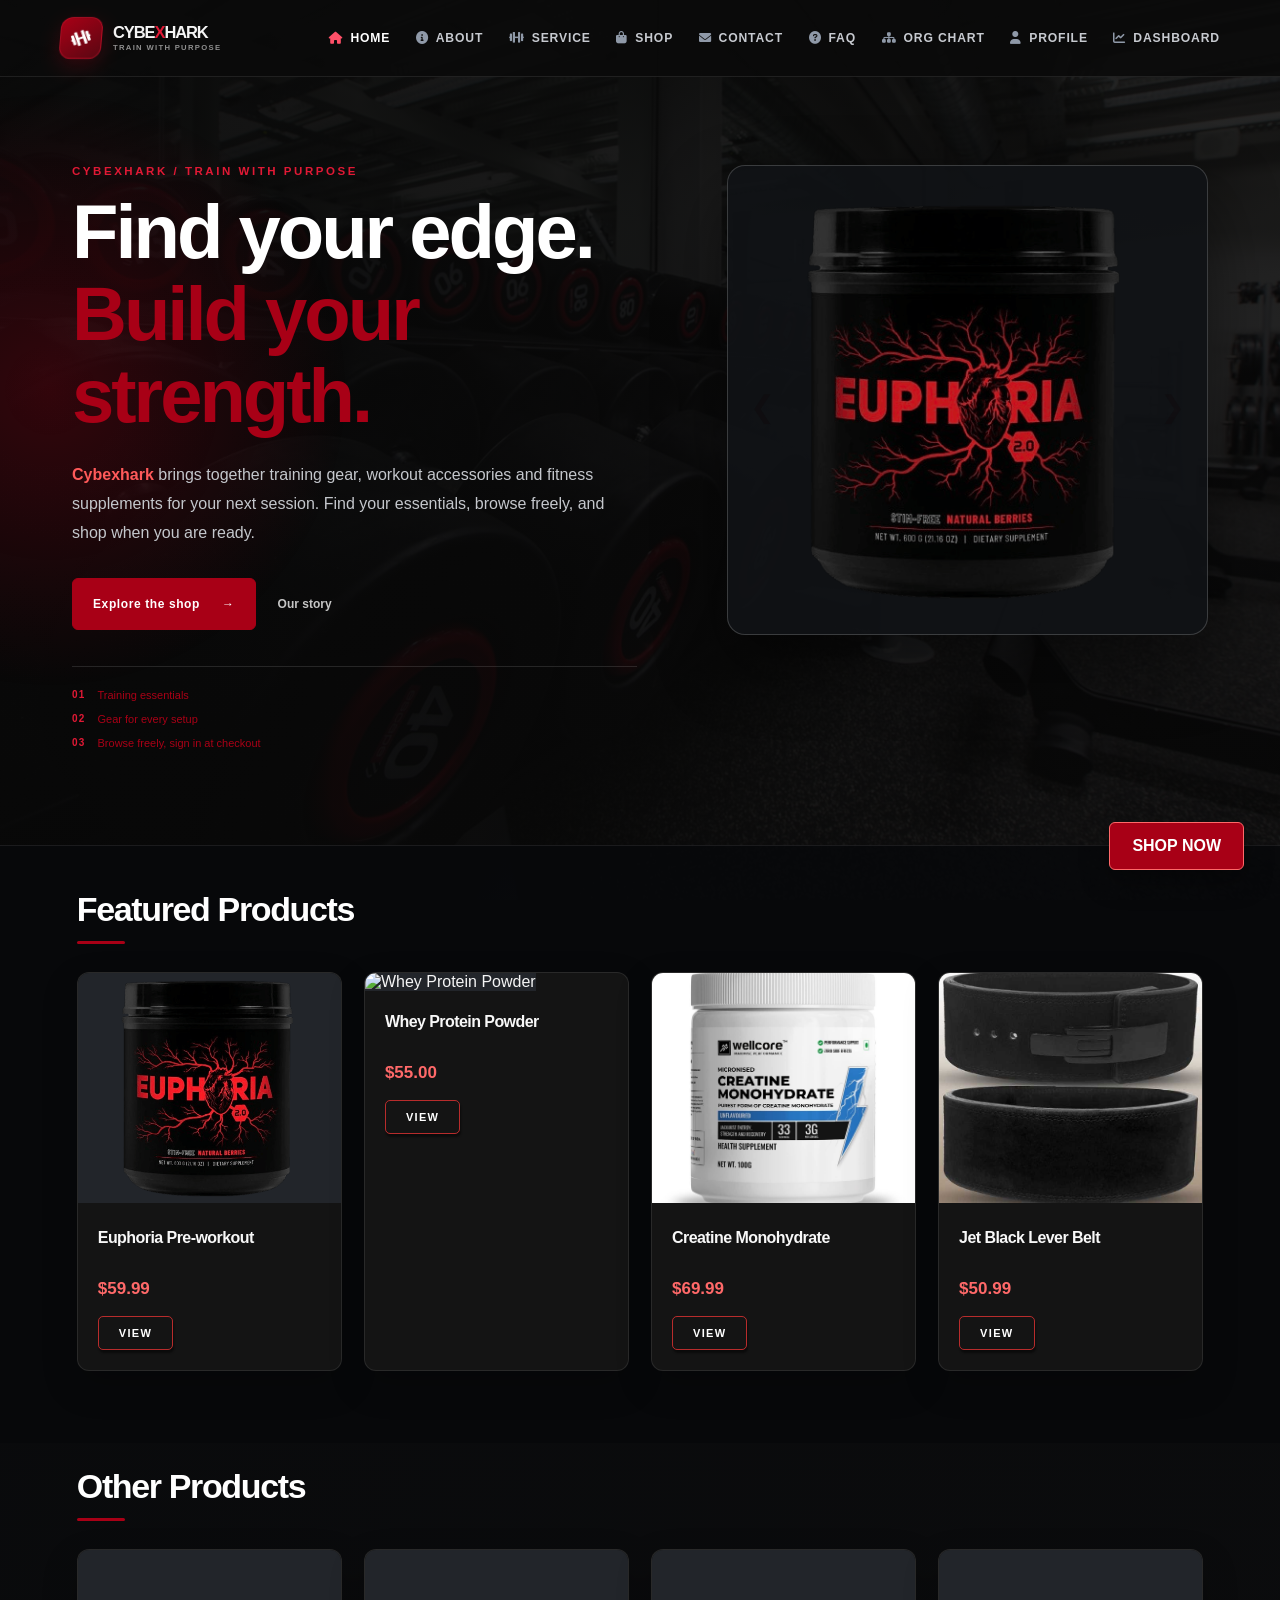
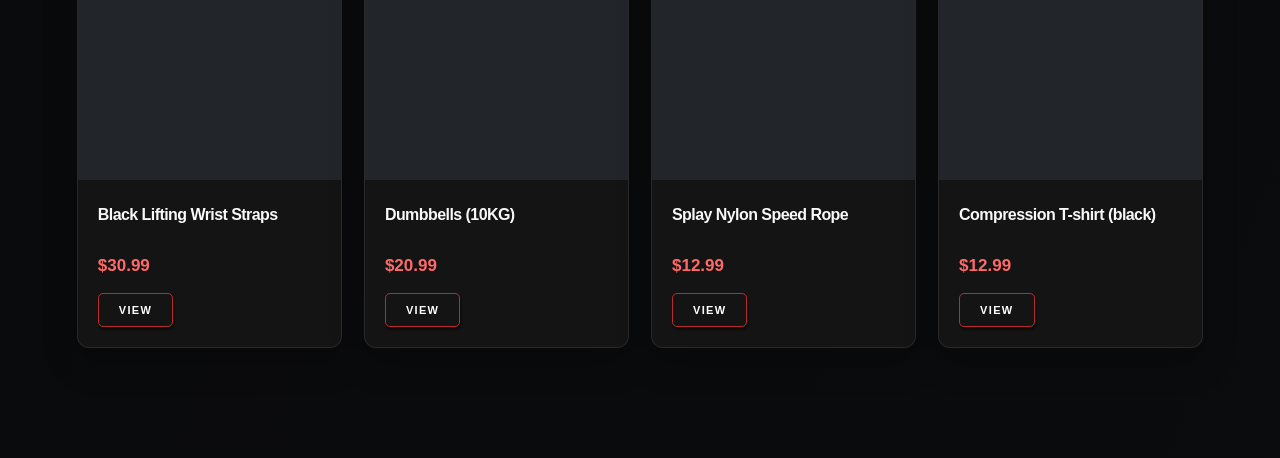
==== index.html @ 2c7b2c93 "Add files via upload" ====
<!DOCTYPE html>
<html lang="en">
<head>
    <title>Cybexhark</title>
    <link rel="stylesheet" href="index.css">
    <link rel="icon" href="CybexIcon.png" type="image/x-icon">
    <meta name="viewport" content="width=device-width, initial-scale=1.0">
    <link rel="stylesheet" href="cybex-theme.css">
    <link rel="stylesheet" href="https://cdnjs.cloudflare.com/ajax/libs/font-awesome/6.0.0/css/all.min.css">
</head>
<body>

    <div class="main">
        <header class="responsive-site-header">
            <nav class="responsive-site-nav" aria-label="Main navigation">
                <a class="dashboard-brand" href="index.html" aria-label="Cybexhark home">
                    <span class="dashboard-brand-mark" aria-hidden="true"><i class="fa-solid fa-dumbbell"></i></span>
                    <span class="dashboard-brand-wordmark"><span class="dashboard-brand-name">CYBE<span>X</span>HARK</span><small>TRAIN WITH PURPOSE</small></span>
                </a>
                <button class="site-menu-toggle" type="button" aria-controls="site-menu" aria-expanded="false" aria-label="Open navigation menu"><i class="fa-solid fa-bars" aria-hidden="true"></i></button>
                <div class="site-menu" id="site-menu" aria-label="Site pages">
                    <button class="site-menu-close" type="button" aria-label="Close navigation menu"><i class="fa-solid fa-xmark" aria-hidden="true"></i></button>
                    <a class="dashboard-brand site-menu-brand" href="index.html" aria-label="Cybexhark home">
                        <span class="dashboard-brand-mark" aria-hidden="true"><i class="fa-solid fa-dumbbell"></i></span>
                        <span class="dashboard-brand-wordmark"><span class="dashboard-brand-name">CYBE<span>X</span>HARK</span><small>TRAIN WITH PURPOSE</small></span>
                    </a>
                    <h2 class="site-menu-title">Menu</h2>
                    <ul class="site-menu-links">
                        <li><a href="index.html" aria-current="page"><i class="fa-solid fa-house" aria-hidden="true"></i>HOME</a></li>
                        <li><a href="about.html" title="About"><i class="fa-solid fa-circle-info" aria-hidden="true"></i>ABOUT</a></li>
                        <li><a href="service.html" title="Service"><i class="fa-solid fa-dumbbell" aria-hidden="true"></i>SERVICE</a></li>
                        <li><a href="shop.html" title="Shop"><i class="fa-solid fa-bag-shopping" aria-hidden="true"></i>SHOP</a></li>
                        <li><a href="contact.html" title="Contact"><i class="fa-solid fa-envelope" aria-hidden="true"></i>CONTACT</a></li>
                        <li><a href="faq.html" title="Faq"><i class="fa-solid fa-circle-question" aria-hidden="true"></i>FAQ</a></li>
                        <li><a href="organizational-chart.html" title="Organizational chart"><i class="fa-solid fa-sitemap" aria-hidden="true"></i>ORG CHART</a></li>
                        <li><a href="profile.html" title="Profile"><i class="fa-solid fa-user" aria-hidden="true"></i>PROFILE</a></li>
                        <li><a href="dashboard.html" title="Dashboard"><i class="fa-solid fa-chart-line" aria-hidden="true"></i>DASHBOARD</a></li>
                    </ul>
                </div>
                <button class="site-menu-backdrop" type="button" aria-label="Close navigation menu" hidden></button>
            </nav>
        </header>

        <div class="main-content">
            <div class="content">
                <p class="home-eyebrow">CYBEXHARK / TRAIN WITH PURPOSE</p>
                <h1>Find your edge.<br><span>Build your strength.</span></h1>
                <p class="par">
                    <b style="color: darkred; font-family: 'Times New Roman', Times, serif; font-size: 20px;">Cybexhark</b> brings together training gear, workout accessories and fitness supplements for your next session. Find your essentials, browse freely, and shop when you are ready.
                </p>
                <div class="home-actions">
                    <a class="home-primary-action" href="shop.html">Explore the shop <span aria-hidden="true">&rarr;</span></a>
                    <a class="home-secondary-action" href="about.html">Our story</a>
                </div>
                <div class="home-proof" aria-label="Why shop Cybexhark">
                    <span><strong>01</strong> Training essentials</span>
                    <span><strong>02</strong> Gear for every setup</span>
                    <span><strong>03</strong> Browse freely, sign in at checkout</span>
                </div>
            </div>
        
            <!-- Image Slider -->
            <div class="slider-container">
                <div class="slider">
                    <div class="slider-images">                      
                        <img src="euphoria.png" alt="Euphoria pre-workout supplement" class="slider-image" fetchpriority="high" decoding="async">
                        <img src="creatine.jpg" alt="Creatine monohydrate supplement" class="slider-image" loading="lazy" decoding="async">
                        <img src="Whey Protein.jpg" alt="Whey protein powder" class="slider-image" loading="lazy" decoding="async">
                        <img src="david.jpg" alt="Cybexhark compression training shirt" class="slider-image" loading="lazy" decoding="async">
                        <img src="straps.jpg" alt="Lifting wrist straps" class="slider-image" loading="lazy" decoding="async">
                        <img src="belt.jpg" alt="Black lever lifting belt" class="slider-image" loading="lazy" decoding="async">
                        <img src="Splay Nylon Speed Rope 10 Foot - Purple _ 10 Foot.jpg" alt="Purple nylon speed rope" class="slider-image" loading="lazy" decoding="async">
                        <img src="dumbell.jpeg" alt="Pair of training dumbbells" class="slider-image" loading="lazy" decoding="async">
                    </div>
                    <button class="arrow left" type="button" aria-label="Previous featured product">&#10094;</button>
                    <button class="arrow right" type="button" aria-label="Next featured product">&#10095;</button>
                </div>
            </div>
        </div>
        <div class="featured-products">
            <h2 class="shop-heading">Featured Products</h2>
            <div class="product-grid">
                <!-- Product 1 -->
                <div class="product-card">
                    <a onclick="openModal('euphoriaPreWorkout')">
                    <img src="euphoria.png" alt="Euphoria Pre-workout" loading="lazy" decoding="async">
                    <div class="product-info">
                        <h3>Euphoria Pre-workout</h3>
                        <p class="price">$59.99</p>
                        <button class="shop-now" onclick="openModal('euphoriaPreWorkout')">VIEW</button></a>
                    </div>
                </div>

                <!-- Product 2 -->
                <div class="product-card">
                    <a onclick="openModal('wheyProtein')">
                    <img src="Whey Protein.jpg" alt="Whey Protein Powder" loading="lazy" decoding="async">
                    <div class="product-info">
                        <h3>Whey Protein Powder</h3>
                        <p class="price">$55.00</p>
                        <button class="shop-now" onclick="openModal('wheyProtein')">VIEW</button>
                    </a>
                    </div>
                </div>

                <!-- Product 3 -->
                <div class="product-card">
                    <a onclick="openModal('creatine')">
                    <img src="creatine.jpg" alt="Creatine Monohydrate" loading="lazy" decoding="async">
                    <div class="product-info">
                        <h3>Creatine Monohydrate</h3>
                        <p class="price">$69.99</p>
                        <button class="shop-now" onclick="openModal('creatine')">VIEW</button></a>
                    </div>
                </div>

                <!-- Product 4 -->
                <div class="product-card">
                    <a onclick="openModal('jetBlackLeverBelt')">
                    <img src="belt.jpg" alt="Jet Black Lever Belt" loading="lazy" decoding="async">
                    <div class="product-info">
                        <h3>Jet Black Lever Belt</h3>
                        <p class="price">$50.99</p>
                        <button class="shop-now" onclick="openModal('jetBlackLeverBelt')">VIEW</button></a>
                    </div>
                </div>  
            </div>
        </div>
                <div class="other-products">
                    <h2 class="shop-heading">Other Products</h2>
                    <div class="product-grid">
                        <!-- Product 5 -->
                        <div class="product-card">
                            <a onclick="openModal('liftingWristStraps')">
                            <img src="straps.jpg" alt="Black Lifting Wrist Straps" loading="lazy" decoding="async">
                            <div class="product-info">
                                <h3>Black Lifting Wrist Straps</h3>
                                <p class="price">$30.99</p>
                                <button class="shop-now" onclick="openModal('liftingWristStraps')">VIEW</button></a>
                            </div>
                        </div>
                
                        <!-- Product 6 -->
                        <div class="product-card">
                            <a onclick="openModal('dumbbells')">
                            <img src="dumbell.jpeg" alt="Dumbbells (10KG)" loading="lazy" decoding="async">
                            <div class="product-info">
                                <h3>Dumbbells (10KG)</h3>
                                <p class="price">$20.99</p>
                                <button class="shop-now" onclick="openModal('dumbbells')">VIEW</button></a>
                            </div>
                        </div>
                
                        <!-- Product 7 -->
                        <div class="product-card">
                            <a onclick="openModal('nylonSpeedRope')">
                            <img src="Splay Nylon Speed Rope 10 Foot - Purple _ 10 Foot.jpg" alt="Splay Nylon Speed Rope" loading="lazy" decoding="async">
                            <div class="product-info">
                                <h3>Splay Nylon Speed Rope</h3>
                                <p class="price">$12.99</p>
                                <button class="shop-now" onclick="openModal('nylonSpeedRope')">VIEW</button></a>
                            </div>
                        </div>

                        <div class="product-card">
                            <a onclick="openModal('compressionTshirt')">
                            <img src="david.jpg" alt="Compression T-shirt (black)" loading="lazy" decoding="async">
                            <div class="product-info">
                                <h3>Compression T-shirt (black)</h3>
                                <p class="price">$12.99</p>
                                <button class="shop-now" onclick="openModal('compressionTshirt')">VIEW</button></a>
                            </div>
                        </div>
                    </div>
                </div>
            </div>
        </div>

        <!-- Modal for product details -->
        <div class="modal" id="productModal">
            <div class="modal-content">
                <span class="close-btn" onclick="closeModal()">&times;</span>
                <div class="modal-info">
                    <img src="" id="modal-img" alt="Product Image" decoding="async">
                    <div>
                        <h2 id="modal-title">Product Name</h2>
                        <p id="modal-price">$00.00</p>
                        <p id="modal-details">Product description here...</p>
                    </div>
                </div>
            </div>
        </div>
    </div>
    <a id="shop" href="shop.html" >SHOP NOW</a>
    <script>
        function openModal(product) {
            document.getElementById('productModal').style.display = "block";
            // Update the modal content based on the product clicked
            if (product === 'liftingWristStraps') {
                document.getElementById('modal-title').innerHTML = "Lifting Wrist Straps";
                document.getElementById('modal-price').innerHTML = "$30.99";
                document.getElementById('modal-details').innerHTML = "These wrist straps provide extra support for heavy lifting exercises like deadlifts, squats, and other powerlifting movements. Ideal for enhancing grip and reducing wrist fatigue.";
                document.getElementById('modal-img').src = "straps.jpg";
            } else if (product === 'jetBlackLeverBelt') {
                document.getElementById('modal-title').innerHTML = "Jet Black Lever Belt";
                document.getElementById('modal-price').innerHTML = "$50.99";
                document.getElementById('modal-details').innerHTML = "Durable lever belt designed for heavy lifting and maximum support. Made of high-quality leather.";
                document.getElementById('modal-img').src = "belt.jpg";
            } else if (product === 'nylonSpeedRope') {
                document.getElementById('modal-title').innerHTML = "Splay Nylon Speed Rope";
                document.getElementById('modal-price').innerHTML = "$12.99";
                document.getElementById('modal-details').innerHTML = "A high-speed rope for intense cardio and jump rope workouts. Perfect for improving agility and coordination.";
                document.getElementById('modal-img').src = "Splay Nylon Speed Rope 10 Foot - Purple _ 10 Foot.jpg";
            } else if (product === 'wheyProtein') {
                document.getElementById('modal-title').innerHTML = "Whey Protein Powder";
                document.getElementById('modal-price').innerHTML = "$55.00";
                document.getElementById('modal-details').innerHTML = "Premium whey protein powder to aid in muscle recovery and growth.";
                document.getElementById('modal-img').src = "Whey Protein.jpg";
            } else if (product === 'euphoriaPreWorkout') {
                document.getElementById('modal-title').innerHTML = "Euphoria Pre-Workout";
                document.getElementById('modal-price').innerHTML = "$59.99";
                document.getElementById('modal-details').innerHTML = "A potent pre-workout supplement designed to boost energy, focus, and endurance.";
                document.getElementById('modal-img').src = "euphoria.jpg";
            } else if (product === 'dumbbells') {
                document.getElementById('modal-title').innerHTML = "Dumbbells (10KG)";
                document.getElementById('modal-price').innerHTML = "$20.99";
                document.getElementById('modal-details').innerHTML = "Set of 10KG dumbbells, perfect for strength training and toning.";
                document.getElementById('modal-img').src = "dumbell.jpeg";
            } else if (product === 'compressionTshirt') {
                document.getElementById('modal-title').innerHTML = "Compression T-shirt";
                document.getElementById('modal-price').innerHTML = "$25.99";
                document.getElementById('modal-details').innerHTML = "Compression t-shirt to enhance performance during workouts and aid muscle recovery.";
                document.getElementById('modal-img').src = "david.jpg";
            } else if (product === 'creatine') {
                document.getElementById('modal-title').innerHTML = "Creatine Monohydrate";
                document.getElementById('modal-price').innerHTML = "$69.99";
                document.getElementById('modal-details').innerHTML = "Creatine Monohydrate for Boost Muscle Growth and Recovery, Enhance Strength and Power.";
                document.getElementById('modal-img').src = "creatine.jpg";
        }
    }
    
        // Close the modal
        function closeModal() {
            document.getElementById('productModal').style.display = "none";
        }

    const images = document.querySelectorAll('.slider-image'); // Select all slider images
    const imageContainer = document.querySelector('.slider-images'); // The container for the images
    const nextButton = document.querySelector('.arrow.right'); // Right arrow button
    const prevButton = document.querySelector('.arrow.left'); // Left arrow button
    let currentIndex = 0;

    function updateSliderPosition() {
        const slideWidth = images[0].clientWidth;
        imageContainer.style.transition = "transform 0.5s ease-in-out"; // Smooth transition
        imageContainer.style.transform = `translateX(${-slideWidth * currentIndex}px)`;
    }

    function nextImage() {
        if (currentIndex < images.length - 1) {
            currentIndex++;
        } else {
            currentIndex = 0; // Loop back to the first image
        }
        updateSliderPosition();
    }

    function prevImage() {
        if (currentIndex > 0) {
            currentIndex--;
        } else {
            currentIndex = images.length - 1; // Loop back to the last image
        }
        updateSliderPosition();
    }

    // Event listeners for arrow buttons
    nextButton.addEventListener('click', nextImage);
    prevButton.addEventListener('click', prevImage);

    // Auto-slide every 7 seconds
    setInterval(nextImage, 7000);

    </script>
    <script src="cybex-navigation.js" defer></script>
    <script src="cybex-motion.js" defer></script>
</body>
</html>
---- index.css ----
/* Basic Reset */
* {
    margin: 0;
    padding: 0;
    box-sizing: border-box;
}

/* Body Styles */
body {
    width: 100%;
    background: linear-gradient(to top, rgba(0, 0, 0, 0.5) 50%, rgba(0, 0, 0, 0.5) 50%), url('gym.jpg');
    font-family: 'Arial', sans-serif;
    background-position: center;
    background-size: cover;
    background-attachment: fixed;
    height: 100vh;
    overflow-x: hidden; /* Prevent horizontal scroll */
}
body::before {
            content: "";
            position: fixed;
            inset: 0;
            background:
                linear-gradient(90deg,
                    rgba(8,8,8,.97),
                    rgba(8,8,8,.88)),
                url('gym.jpg') center/cover no-repeat;
            z-index: -2;
        }
body::after {
            content: "";
            position: fixed;
            width: 600px;
            height: 600px;
            background: radial-gradient(circle,
                rgba(150, 0, 20, 0.297),
                transparent 70%);
            top: 10%;
            left: -250px;
            z-index: -1;
            pointer-events: none;
        }

/* Navbar Styles */
.navbar {
    background: linear-gradient(to top, rgba(0, 0, 0, 0.5), rgba(0, 0, 0, 0.8));
    height: 50px;
    font-family: -apple-system, BlinkMacSystemFont, 'Segoe UI', Roboto, Oxygen, Ubuntu, Cantarell, 'Open Sans', 'Helvetica Neue', sans-serif    ;
    color: white;
    display: flex;
    justify-content: space-between;  /* This keeps the logo on the left and menu on the right */
    align-items: center;
    width: 100%;
    max-width: 100%;
    box-sizing: border-box; /* Ensures padding doesn't cause overflow */
    position: fixed;
}

.navbar .logo {
    color: rgb(206, 1, 1);
    font-size: 25px;
    padding-top: 24px;
    font-family: 'Times New Roman', Times, serif;
    flex-grow: 0; /* Ensures the logo grows to take available space */
    padding-left:50px;  
    text-shadow: 0px 2px 5px #9b0000;
}

.navbar .menu {
    flex-grow: 2;  /* Ensures the menu takes up the remaining space */  
}

.navbar .menu ul {
    display: relative;
    justify-content: flex-start;  /* Aligns menu items to the left */
    align-items: center;
    margin-left: 0; /* Removes any potential default margin */
    width: 100%;
}

.navbar .menu ul li {
    list-style: none;
    font-size: 14px;
}

.menu ul li a {
    text-decoration: none;
    color: white;
    font-weight: bold;
    transition: 0.4s ease-in-out;
    font-family: 'Circular', 'Helvetica Neue', 'Helvetica', 'Arial', sans-serif;
}

.navbar .menu ul li a:hover {
    color:rgb(255, 0, 0);
    text-shadow: 0px 1px 10px rgb(255, 255, 255);
    
}

/* Featured Products Section */
.featured-products {
    padding: 50px 0;
    text-align: center;
}

.shop-heading{
    font-family: 'Times New Roman', Times, serif;
    color:white;
    margin-bottom: 40px;
    font-size: 50px;
    text-shadow: 0px 2px 15px white;
}
.shop-heading h2{
    font-family: 'Times New Roman', Times, serif;
    font-weight: bold;
    color:white;
}

/* Grid Layout for Products */
.product-grid {
    display: grid;
    grid-template-columns: repeat(auto-fill, minmax(280px, 1fr));
    gap: 20px;
    padding: 0 20px;
}

/* Product Card Styles */
.product-card {
    background-color: #fff;
    border-radius: 10px;
    box-shadow: 0 4px 8px rgba(0, 0, 0, 0.1);
    overflow: hidden;
    transition: transform 0.3s ease;
}

.product-card img {
    width: 100%;
    height: 250px;
    object-fit: cover;
}

.product-card .product-info {
    padding: 20px;
}

.product-card h3 {
    font-size: 18px;
    color: #000000;
    margin-bottom: 10px;
}

.product-card .price {
    font-family: Impact, Haettenschweiler, 'Arial Narrow Bold', sans-serif;
    font-size: 16px;
    color: black;
    margin-bottom: 15px;
}

.product-card .shop-now {
    padding: 10px 20px;
    background-color: black;
    color: #fff;
    border: none;
    border-radius: 25px;
    cursor: pointer;
    box-shadow: 1px 3px 2px rgba(0, 0, 0, 0.466);
}

.product-card .shop-now:hover {
    background-color: rgb(104, 0, 0);
    color:white;
}

/* Hover effect for product cards */
.product-card:hover {
    transform: translateY(-5px);
    box-shadow: 0 8px 16px rgba(0, 0, 0, 0.15);
}


        /* Modal Styling */

        .modal {
        display: none; /* Initially hidden */
        position: fixed;
        z-index: 1;
        left: 0;
        top: 0;
        width: 100%;
        height: 100%;
        background-color: rgba(0, 0, 0, 0.5); /* Transparent background */
        padding-top: 60px;
        box-shadow: 0 10px 20px rgba(0, 0, 0, 0.2);
    }
    .modal-content {
        background-color: white;
        margin: 5% auto;
        padding: 20px;
        border: 1px solid #888;
        width: 60%; /* Reduced width of the modal */
        max-width: 600px; /* Set a maximum width */
        border-radius: 10px; /* Rounded corners */
    }
    .close-btn {
        color: #aaa;
        float: right;
        font-size: 28px;
        font-weight: bold;
    }
    .close-btn:hover,
    .close-btn:focus {
        color: black;
        text-decoration: none;
        cursor: pointer;
    }
    .modal-info {
        display: flex;
        flex-direction: column;
        align-items: center;
    }
    .modal-info img {
        max-width: 100%;
        max-height: 200px; /* Set a maximum height for the image */
        margin-bottom: 20px;
        border-radius:10px;
    }
    .modal-info div {
        text-align: center;
    }
    .modal-info h2 {
        font-size: 24px;
        margin-bottom: 10px;
        font-family: system-ui;
    }
    .modal-info p {
        font-size: 16px;
        margin-bottom: 10px;
        font-family: system-ui;
    }

    #shop {
    position: fixed;
    bottom: 20px;
    right: 20px;
    color: white;
    background-color: rgb(255, 43, 43);
    border: none;
    padding: 10px;
    border-radius: 15px;
    cursor: pointer;
    z-index: 1000;
    font-family:system-ui, -apple-system, BlinkMacSystemFont, 'Segoe UI', Roboto, Oxygen, Ubuntu, Cantarell, 'Open Sans', 'Helvetica Neue', sans-serif;
    text-decoration: none;
    font-weight: bold;
    transition: 0.4s ease-in-out;
    box-shadow: 1px 1px 20px rgba(0, 0, 0, 0.651);

} 
#shop:hover{
    color:black;
    background-color: white;
}
#copy {
    position: fixed;
    bottom: 0px;
    left: 650px;
    color:black;
    border: none;
    padding: 10px;
    border-radius: 50px;
    cursor: pointer;
    z-index: 100;
    font-family:system-ui, -apple-system, BlinkMacSystemFont, 'Segoe UI', Roboto, Oxygen, Ubuntu, Cantarell, 'Open Sans', 'Helvetica Neue', sans-serif;
    text-decoration: none;
    font-weight: bold;
    transition: 0.4s ease-in-out;
    text-shadow: 0px 1px 2px rgba(255, 255, 255, 0.562);
}


@keyframes slide {
            0% { transform: translateX(-100%); }
            50%{ transform: translateX(0); }
            100% { transform: translateX(100%); }
        }

        .shop-heading{
            font-size: 24px;
            animation: slide 10s infinite;
        }
        .other-products .shop-heading{
            animation: slide 12s infinite;
        }
/* Content and Layout */
.main-content {
    display: flex;
    justify-content: space-between;
    align-items: center;
    padding: 50px;
}

.home-eyebrow {
    font-size: 0.72rem;
    margin: 0 0 14px;
    color: #e11935;
    font-weight: 900;
    letter-spacing: 0.22em;
}

.content {
    width: 60%;
}

.content h1 {
    font-size: 50px;
    color: white;
}

.par {
    color: white;
    font-size: 15px;
    margin-top: 20px;
}

/* Image Slider Styles */
.slider-container {
    width: 35%;
    height: 500px;
    position: relative;
}

.slider {
    margin-top: 50px;
    position: absolute;
    width: 100%;
    height: 100%;
    overflow: hidden;
}

.slider-images {
    display: flex;
    width: 100%;
    transition: transform 0.5s ease-in-out;
}

.slider-image {
    width: 100%;
    height: 100%;
    border-radius:10px;
    object-fit:cover    ;
    box-shadow: 0px 20px 10px rgba(0, 0, 0, 0.521);
}

.arrow {
    position: absolute;
    top: 50%;
    transform: translateY(-50%);
    background-color: rgba(0, 0, 0, 0);
    color:rgba(0, 0, 0, 0);
    font-size: 30px;
    border: none;
    padding: 10px;
    cursor: pointer;
    z-index: 1;
}
.arrow:hover{
    background:rgba(0, 0, 0, 0);
    border-radius:20px;
    color:white;
}

.left {
    left: 10px;
}

.right {
    right: 10px;
}
#modal-price{
    font-family: Impact, Haettenschweiler, 'Arial Narrow Bold', sans-serif;
    color:black;
    font:12px;
}
.other-products {
    padding: 50px 0;
    text-align: center;
}    

/* Homepage visual refresh */
:root {
    color-scheme: dark;
    --accent: #ef3434;
    --accent-dark: #b51f24;
    --surface: rgba(17, 19, 22, 0.92);
    --muted: #c4c7cc;
}

html {
    scroll-behavior: smooth;
}

body {
    min-height: 100vh;
    height: auto;
    color: #f7f7f7;
    background:
        linear-gradient(110deg, rgba(8, 9, 11, 0.94) 0%, rgba(8, 9, 11, 0.8) 48%, rgba(8, 9, 11, 0.72) 100%),
        url("gym.jpg") center / cover fixed;
    font-family: Inter, "Segoe UI", Arial, sans-serif;
}

.main {
    width: 100%;
    min-height: 100vh;
    height: auto;
    background: none;
}

.navbar {
    position: sticky;
    inset: 0 0 auto;
    z-index: 20;
    display: flex;
    width: 100%;
    height: auto;
    min-height: 76px;
    padding: 12px clamp(20px, 6vw, 88px);
    background: rgba(10, 11, 13, 0.86);
    border-bottom: 1px solid rgba(255, 255, 255, 0.1);
    box-shadow: 0 8px 28px rgba(0, 0, 0, 0.24);
    backdrop-filter: blur(16px);
}

.navbar .menu {
    float: none;
    width: 100%;
    height: auto;
}

.navbar .menu ul {
    float: none;
    display: flex;
    justify-content: flex-end;
    align-items: center;
    flex-wrap: wrap;
    gap: 8px clamp(14px, 2vw, 30px);
    width: 100%;
    margin: 0;
}

.navbar .menu ul li {
    margin: 0;
    font-size: 12px;
    letter-spacing: 0.08em;
}

.navbar .logo {
    float: none;
    flex: 1 0 auto;
    padding: 0;
    margin: 0 auto 0 0;
    color: #fff;
    font-family: "Segoe UI", Arial, sans-serif;
    font-size: 27px;
    font-weight: 800;
    letter-spacing: -0.06em;
    text-shadow: none;
}

.navbar .logo::first-letter {
    color: var(--accent);
}

.menu ul li a {
    display: inline-block;
    padding: 10px 0;
    color: #e6e6e6;
    font-size: 11px;
    letter-spacing: 0.1em;
}

.navbar .menu ul li a:hover,
.menu ul li a:focus-visible {
    color: #ff6666;
    text-shadow: none;
}

.main-content {
    display: grid;
    grid-template-columns: minmax(0, 1.08fr) minmax(300px, 0.92fr);
    align-items: start;
    gap: clamp(36px, 7vw, 100px);
    width: min(1200px, 100%);
    min-height: min(760px, calc(100vh - 76px));
    margin: 0 auto;
    padding: 88px 32px 96px;
}

.content {
    position: static;
    width: 100%;
    margin: 0;
    padding: 0;
}

.content h1 {
    margin: 0;
    padding: 0;
    color: #fff;
    font-family: "Segoe UI", Arial, sans-serif;
    font-size: clamp(42px, 6vw, 76px);
    font-weight: 900;
    letter-spacing: -3px;
    line-height: 1.08;
}

.content span {
    color: var(--accent);
    font-size: inherit;
}

.par {
    max-width: 560px;
    margin-top: 24px;
    color: var(--muted);
    font-size: 16px;
    line-height: 1.8;
}

.par b {
    color: #ff5a5a !important;
    font-family: inherit !important;
    font-size: inherit !important;
}

.content .cn {
    width: auto;
    min-width: 150px;
    height: auto;
    margin: 30px 0 0;
    padding: 15px 26px;
    border: 1px solid var(--accent);
    border-radius: 6px;
    background: var(--accent);
    box-shadow: 0 10px 28px rgba(239, 52, 52, 0.25);
    transition: transform 180ms ease, background 180ms ease, box-shadow 180ms ease;
}

.content .cn a {
    color: #fff;
    font-size: 13px;
    letter-spacing: 0.12em;
}

.content .cn:hover {
    transform: translateY(-2px);
    background: var(--accent-dark);
    box-shadow: 0 14px 32px rgba(239, 52, 52, 0.35);
}

.home-actions {
    display: flex;
    flex-wrap: wrap;
    align-items: center;
    gap: 13px 22px;
    margin-top: 30px;
}

.home-primary-action {
    display: inline-flex;
    min-height: 52px;
    align-items: center;
    justify-content: center;
    gap: 22px;
    padding: 0 20px;
    border: 1px solid #a80016;
    border-radius: 6px;
    background: #a80016;
    color: #fff;
    font-size: 12px;
    font-weight: 800;
    letter-spacing: 0.05em;
    text-decoration: none;
    transition: background 180ms ease, transform 180ms ease;
}

.home-primary-action:hover {
    transform: translateY(-2px);
    background: #e11935;
}

.home-primary-action span {
    color: inherit;
}

.home-secondary-action {
    padding: 12px 0;
    color: #c5c5c5;
    font-size: 12px;
    font-weight: 700;
    text-decoration: none;
}

.home-secondary-action:hover {
    color: #fff;
}

.home-proof {
    display: grid;
    gap: 12px;
    margin-top: 36px;
    padding-top: 22px;
    border-top: 1px solid rgba(255, 255, 255, 0.12);
    color: #aaa;
    font-size: 11px;
}

.home-proof span {
    display: flex;
    align-items: center;
    gap: 12px;
}

.home-proof strong {
    color: #e11935;
    font-size: 10px;
    letter-spacing: 0.12em;
}

.slider-container {
    position: relative;
    width: 100%;
    height: clamp(300px, 38vw, 470px);
    border: 1px solid rgba(255, 255, 255, 0.18);
    border-radius: 18px;
    background: var(--surface);
    box-shadow: 0 28px 70px rgba(0, 0, 0, 0.45);
}

.slider {
    position: absolute;
    inset: 0;
    width: 100%;
    height: 100%;
    margin: 0;
    overflow: hidden;
    border-radius: inherit;
}

.slider-images {
    width: 100%;
    height: 100%;
}

.slider-image {
    flex: 0 0 100%;
    width: 100%;
    height: 100%;
    border-radius: 0;
    box-shadow: none;
    filter: brightness(0.8);
}

.arrow {
    width: 50px;
    height: 42px;
    border-radius: 50%;
    background: rgba(10, 11, 13, 0);
    color: #0e010133;
}

.arrow:hover,
.arrow:focus-visible {
    color: #0f0303;
}

.featured-products,
.other-products {
    padding: 44px clamp(20px, 6vw, 88px) 72px;
    text-align: left;
}

.featured-products {
    background: rgba(8, 9, 11, 0.86);
    border-top: 1px solid rgba(255, 255, 255, 0.08);
}

.other-products {
    padding-top: 24px;
    padding-bottom: 110px;
}

.shop-heading,
.shop-heading h2 {
    margin: 0 0 28px;
    color: #fff;
    font-family: "Segoe UI", Arial, sans-serif;
    font-size: clamp(25px, 3vw, 34px);
    font-weight: 750;
    letter-spacing: -0.04em;
    text-align: left;
    text-shadow: none;
    animation: none;
}

.shop-heading::after {
    display: block;
    width: 48px;
    height: 3px;
    margin-top: 12px;
    border-radius: 3px;
    background: var(--accent);
    content: "";
}

.other-products .shop-heading {
    animation: none;
}

.product-grid {
    grid-template-columns: repeat(auto-fit, minmax(min(100%, 230px), 1fr));
    gap: 22px;
    max-width: 1280px;
    margin: 0 auto;
    padding: 0;
}

.product-card {
    border: 1px solid rgba(255, 255, 255, 0.1);
    border-radius: 12px;
    background: #17191d;
    box-shadow: 0 14px 35px rgba(0, 0, 0, 0.24);
    transition: transform 220ms ease, border-color 220ms ease, box-shadow 220ms ease;
}

.product-card:hover {
    transform: translateY(-6px);
    border-color: rgba(239, 52, 52, 0.55);
    box-shadow: 0 22px 45px rgba(0, 0, 0, 0.38);
}

.product-card > a {
    display: block;
    color: inherit;
    text-decoration: none;
}

.product-card img {
    height: 230px;
    background: #22252a;
    object-fit: cover;
}

.product-card .product-info {
    padding: 20px;
}

.product-card h3 {
    min-height: 44px;
    margin-bottom: 8px;
    color: #f8f8f8;
    font-size: 16px;
    line-height: 1.4;
}

.product-card .price {
    margin-bottom: 17px;
    color: #ff6969;
    font-family: inherit;
    font-size: 17px;
    font-weight: 700;
}

.product-card .shop-now {
    padding: 10px 20px;
    border: 1px solid rgba(239, 52, 52, 0.75);
    border-radius: 5px;
    background: transparent;
    color: #fff;
    font-size: 11px;
    font-weight: 700;
    letter-spacing: 0.12em;
    transition: background 180ms ease, border-color 180ms ease;
}

.product-card .shop-now:hover {
    border-color: var(--accent);
    background: var(--accent);
    color: #fff;
}

#shop {
    right: clamp(16px, 3vw, 36px);
    bottom: clamp(16px, 3vw, 30px);
    padding: 14px 22px;
    border: 1px solid #ff6969;
    border-radius: 6px;
    background: var(--accent);
    box-shadow: 0 10px 28px rgba(0, 0, 0, 0.35);
}

#shop:hover {
    border-color: #fff;
    background: #fff;
    color: #17191d;
}

.modal {
    z-index: 30;
    padding: 24px;
    background: rgba(0, 0, 0, 0.78);
    backdrop-filter: blur(6px);
}

.modal-content {
    width: min(600px, 100%);
    padding: 28px;
    border: 1px solid rgba(255, 255, 255, 0.12);
    border-radius: 14px;
    background: #17191d;
    color: #f7f7f7;
}

.modal-info p {
    color: var(--muted);
    line-height: 1.65;
}

.modal-info #modal-price {
    color: #ff6969;
    font-size: 18px;
    font-weight: 700;
}

.close-btn {
    color: #c4c7cc;
}

.close-btn:hover,
.close-btn:focus {
    color: #fff;
}

@media (max-width: 760px) {
    .navbar {
        padding: 14px 20px;
    }

    .navbar .menu ul {
        justify-content: flex-start;
        gap: 4px 18px;
    }

    .navbar .logo {
        flex-basis: 100%;
        margin-bottom: 5px;
    }

    .main-content {
        grid-template-columns: 1fr;
        gap: 38px;
        min-height: auto;
        padding: 72px 24px 64px;
    }

    .slider-container {
        height: min(78vw, 410px);
    }

    .content h1 {
        font-size: clamp(30px, 8.2vw, 40px);
    }

    .home-proof {
        grid-template-columns: 1fr;
        margin-top: 26px;
    }

    .featured-products,
    .other-products {
        padding-right: 24px;
        padding-left: 24px;
    }

    #shop {
        right: 14px;
        bottom: 14px;
        padding: 11px 15px;
        font-size: 12px;
    }
}

@media (min-width: 761px) and (max-width: 900px) {
    .main-content {
        grid-template-columns: 1fr;
        gap: 38px;
        width: min(760px, 100%);
        min-height: auto;
        padding: 72px 32px 64px;
    }

    .content h1 {
        font-size: clamp(44px, 7vw, 60px);
    }

    .slider-container {
        height: clamp(350px, 55vw, 460px);
    }
}

@media (max-width: 420px) {
    .navbar .menu ul {
        gap: 2px 14px;
    }

    .navbar .menu ul li,
    .menu ul li a {
        font-size: 10px;
    }

    .main-content {
        padding: 56px 20px 52px;
    }

    .content h1 {
        font-size: clamp(28px, 8.2vw, 34px);
    }

    .par {
        font-size: 14px;
    }

    .par br {
        display: none;
    }

    .featured-products,
    .other-products {
        padding-right: 20px;
        padding-left: 20px;
    }

    .product-card img {
        height: 210px;
    }
}
---- cybex-theme.css ----
@font-face {
    font-family: "Inter";
    font-style: normal;
    font-weight: 100 900;
    font-display: swap;
    src: url("assets/fonts/Inter-Variable-Latin.woff2") format("woff2");
    unicode-range: U+0000-00FF, U+0131, U+0152-0153, U+02BB-02BC, U+02C6, U+02DA, U+02DC, U+0304, U+0308, U+0329, U+2000-206F, U+20AC, U+2122, U+2191, U+2193, U+2212, U+2215, U+FEFF, U+FFFD;
}

@font-face {
    font-family: "Inter";
    font-style: normal;
    font-weight: 100 900;
    font-display: swap;
    src: url("assets/fonts/Inter-Variable-Latin-Ext.woff2") format("woff2");
    unicode-range: U+0100-02BA, U+02BD-02C5, U+02C7-02CC, U+02CE-02D7, U+02DD-02FF, U+0304, U+0308, U+0329, U+1D00-1DBF, U+1E00-1E9F, U+1EF2-1EFF, U+2020, U+20A0-20AB, U+20AD-20C4, U+2113, U+2C60-2C7F, U+A720-A7FF;
}

:root {
    color-scheme: dark;
    --cybex-background: #080808;
    --cybex-surface: #141414;
    --cybex-surface-hover: #1c1c1c;
    --cybex-primary: #a80016;
    --cybex-accent: #e11935;
    --cybex-text: #f5f5f5;
    --cybex-muted: #999;
    --cybex-border: rgba(255, 255, 255, 0.09);
    --accent: #a80016;
    --accent-2: #e11935;
    --accent-dark: #e11935;
    --checkout-accent: #a80016;
    --payment-accent: #a80016;
    --cybex-font-family: "Inter", "Segoe UI", Arial, sans-serif;
}

html {
    scrollbar-color: #5a101a var(--cybex-background);
}

body {
    color: var(--cybex-text);
    accent-color: var(--cybex-accent);
    font-family: var(--cybex-font-family);
}

body :not(i):not([class*="fa-"]) {
    font-family: inherit !important;
}

body :is(h1, h2, h3, h4, h5, h6) {
    font-weight: 800;
    letter-spacing: -0.035em;
}

body :is(.logo, .brand) {
    font-weight: 900;
    letter-spacing: -0.055em;
}

html.motion-enabled [data-motion="rise"] {
    opacity: 0;
    transform: translateY(22px);
    transition:
        opacity 680ms cubic-bezier(0.2, 0.7, 0.25, 1),
        transform 680ms cubic-bezier(0.2, 0.7, 0.25, 1);
    transition-delay: var(--motion-delay, 0ms);
}

html.motion-enabled [data-motion="rise"].motion-visible {
    opacity: 1;
    transform: translateY(0);
}

body.auth-page {
    background:
        linear-gradient(110deg, rgba(8, 8, 8, 0.97), rgba(34, 8, 12, 0.92)),
        url("gym.jpg") center / cover fixed;
}

body.ai-page {
    min-height: 100vh;
    background:
        linear-gradient(110deg, rgba(8, 8, 8, 0.96), rgba(26, 8, 11, 0.94)),
        url("gym.jpg") center / cover fixed;
}

body.ai-page header {
    border-bottom: 1px solid var(--cybex-border);
    background: rgba(10, 10, 10, 0.88);
}

body.ai-page main {
    width: min(900px, calc(100% - 36px));
    margin: 36px auto;
    padding: clamp(20px, 5vw, 40px);
    border: 1px solid var(--cybex-border);
    border-radius: 14px;
    background: rgba(20, 20, 20, 0.94);
}

body.ai-page #response-container {
    border-color: var(--cybex-border);
    background: var(--cybex-surface-hover);
}

body.ai-page #response,
body.ai-page #loading {
    color: var(--cybex-text);
}

::selection {
    background: rgba(225, 25, 53, 0.55);
    color: #fff;
}

:is(button, a, input, select, textarea):focus-visible {
    outline: 2px solid #ff5068;
    outline-offset: 3px;
}

:is(.navbar, .site-header) {
    border-color: var(--cybex-border);
    background-color: rgba(10, 10, 10, 0.88);
}

.responsive-site-header {
    position: sticky;
    top: 0;
    z-index: 30;
    border-bottom: 1px solid var(--cybex-border);
    background: rgba(10, 10, 10, 0.9);
}

.responsive-site-nav {
    display: flex;
    width: min(1160px, calc(100% - 40px));
    min-height: 76px;
    align-items: center;
    justify-content: space-between;
    gap: 24px;
    margin: 0 auto;
}

.responsive-site-nav .dashboard-brand {
    flex: 0 0 auto;
}

.site-menu {
    margin-left: auto;
}

.site-menu-links {
    float: none;
    display: flex;
    width: auto;
    align-items: center;
    gap: 8px clamp(14px, 2vw, 26px);
    margin: 0;
    padding: 0;
    list-style: none;
}

.site-menu-links li {
    margin: 0;
    padding: 0;
    list-style: none;
}

.site-menu-links a {
    display: inline-flex;
    min-height: 42px;
    align-items: center;
    color: #c7cad0;
    font-size: 0.76rem;
    font-weight: 750;
    letter-spacing: 0.07em;
    text-decoration: none;
    transition: color 180ms ease;
}

.site-menu-links a i {
    margin-right: 7px;
    color: #8f99a8;
}

.site-menu-links a:hover,
.site-menu-links a:focus-visible,
.site-menu-links a[aria-current="page"] {
    color: #fff;
}

.site-menu-links a:hover i,
.site-menu-links a:focus-visible i,
.site-menu-links a[aria-current="page"] i {
    color: #ff5068;
}

.site-menu-toggle,
.site-menu-close,
.site-menu-backdrop {
    display: none;
}

.responsive-site-nav .site-menu-brand,
.site-menu-title {
    display: none;
}

@media (max-width: 1024px) {
    .responsive-site-nav {
        width: calc(100% - 32px);
        min-height: 68px;
    }

    .site-menu-toggle,
    .site-menu-close {
        display: inline-grid;
        width: 44px;
        height: 44px;
        min-height: 44px;
        place-items: center;
        border: 1px solid var(--cybex-border);
        border-radius: 10px;
        background: #17191d;
        color: #fff;
        cursor: pointer;
        font-size: 1rem;
        font-weight: 400;
        line-height: 1;
        margin: 0;
        padding: 0;
    }

    .site-menu-toggle:hover,
    .site-menu-close:hover {
        border-color: rgba(225, 25, 53, 0.5);
        background: #24262b;
        color: #fff;
    }

    .site-menu-toggle {
        position: relative;
        z-index: 45;
        margin-left: auto;
    }

    .site-menu {
        position: fixed;
        z-index: 42;
        top: 0;
        left: 0;
        width: min(320px, 86vw);
        height: 100vh;
        height: 100dvh;
        margin: 0;
        padding: 20px 18px 28px;
        overflow-y: auto;
        border-right: 1px solid var(--cybex-border);
        background: rgba(10, 12, 17, 0.98);
        box-shadow: 12px 0 32px rgba(0, 0, 0, 0.32);
        transform: translateX(-105%);
        transition: transform 220ms ease, visibility 220ms ease;
        visibility: hidden;
    }

    .responsive-site-nav .site-menu-brand {
        display: flex;
        margin: 0 48px 18px 4px;
    }

    .site-menu-title {
        display: block;
        margin: 0 12px 8px;
        color: #aab3c2;
        font-size: 0.72rem;
        font-weight: 700;
        letter-spacing: 0.14em;
        text-transform: uppercase;
    }

    .site-menu-close {
        position: absolute;
        top: 18px;
        right: 18px;
    }

    .site-menu-links {
        display: grid;
        grid-template-columns: minmax(0, 1fr);
        align-items: stretch;
        justify-items: stretch;
        float: none;
        width: 100%;
        gap: 4px;
    }

    .site-menu-links li {
        width: auto;
        margin: 0;
        padding: 0;
        list-style: none;
    }

    .site-menu-links a {
        display: flex;
        min-height: 42px;
        padding: 0 12px;
        border: 1px solid transparent;
        border-radius: 10px;
        color: #aeb8c7;
        font-size: 0.88rem;
        font-weight: 600;
        letter-spacing: 0;
    }

    .site-menu-links a i {
        flex: 0 0 18px;
        width: 18px;
        margin-right: 10px;
        color: #788397;
        text-align: center;
    }

    .site-menu-links a:hover,
    .site-menu-links a:focus-visible,
    .site-menu-links a[aria-current="page"] {
        border-color: rgba(225, 25, 53, 0.28);
        background: rgba(225, 25, 53, 0.14);
        color: #fff;
    }

    .site-menu-backdrop {
        position: fixed;
        z-index: 40;
        inset: 0;
        width: 100%;
        height: 100%;
        min-height: 0;
        border: 0;
        border-radius: 0;
        background: rgba(0, 0, 0, 0.62);
        margin: 0;
        padding: 0;
    }

    .site-menu-backdrop:hover {
        background: rgba(0, 0, 0, 0.62);
    }

    body.site-menu-open {
        overflow: hidden;
    }

    body.site-menu-open .site-menu {
        transform: translateX(0);
        visibility: visible;
    }

    body.site-menu-open .site-menu-backdrop {
        display: block;
    }
}

@media (prefers-reduced-motion: reduce) {
    .site-menu {
        transition-duration: 0.01ms;
    }
}

.navbar .logo,
.navbar .menu ul li a,
.nav-links a {
    transition: color 180ms ease;
}

.navbar .logo {
    color: var(--cybex-text);
}

.navbar .menu ul li a,
.nav-links a {
    color: #aaa;
}

.navbar .menu ul li a:hover,
.navbar .menu ul li a:focus-visible,
.nav-links a:hover,
.nav-links a:focus-visible,
.nav-links a[aria-current="page"] {
    color: #fff;
    text-shadow: none;
}

:is(.navbar .logo, .brand) span,
.navbar .logo::first-letter {
    color: var(--cybex-accent);
}

:is(.eyebrow, .dashboard-eyebrow, .customer-eyebrow, .shop-eyebrow) {
    color: var(--cybex-accent);
}

:is(.join-btn, .contact-btn, .button-primary, .support-banner > a, .primary-button) {
    border-color: var(--cybex-primary);
    background-color: var(--cybex-primary);
}

:is(.join-btn, .contact-btn, .button-primary, .support-banner > a, .primary-button):hover {
    border-color: var(--cybex-accent);
    background-color: var(--cybex-accent);
}

:is(.product-card, .service-card, .contact-card, .story-card, .value-card, .dashboard-panel, .account-section, .profile-section) {
    border-color: var(--cybex-border);
    background-color: var(--cybex-surface);
}

:is(.product-card, .service-card, .contact-card, .story-card, .value-card, .dashboard-panel):hover {
    border-color: rgba(225, 25, 53, 0.38);
}

input,
select,
textarea {
    border-color: rgba(255, 255, 255, 0.15);
    background-color: #101010;
    color: var(--cybex-text);
    accent-color: var(--cybex-accent);
}

input[type="checkbox"],
input[type="radio"] {
    background-color: initial;
}

input::placeholder,
textarea::placeholder {
    color: #858585;
}

body.auth-page .container,
body.auth-page .container:hover {
    border-color: var(--cybex-border);
    background: rgba(20, 20, 20, 0.96);
}

body.auth-page :is(input:not([type="checkbox"]):not([type="radio"]), select) {
    width: 100%;
    border: 1px solid rgba(255, 255, 255, 0.15);
    background: #101010;
    color: var(--cybex-text);
}

body.auth-page :is(button, button[type="submit"]) {
    border: 1px solid var(--cybex-primary);
    background: var(--cybex-primary);
    color: #fff;
}

body.auth-page :is(button, button[type="submit"]):hover {
    border-color: var(--cybex-accent);
    background: var(--cybex-accent);
    color: #fff;
}

body.auth-page .center-text a {
    color: #ff6275;
}

body.ai-page button {
    background: var(--cybex-primary);
}

body.ai-page button:hover {
    background: var(--cybex-accent);
}

.dashboard-brand {
    display: flex;
    min-width: 0;
    align-items: center;
    gap: 11px;
    color: var(--cybex-text);
    text-decoration: none;
}

.dashboard-brand-mark {
    display: grid;
    flex: 0 0 42px;
    width: 42px;
    height: 42px;
    place-items: center;
    border: 1px solid rgba(225, 25, 53, 0.45);
    border-radius: 12px;
    background: linear-gradient(145deg, #a80016, #5a0712);
    box-shadow: 0 7px 20px rgba(168, 0, 22, 0.26);
    color: #fff;
    font-size: 1rem;
    transform: skew(-5deg);
}

.dashboard-brand-mark i {
    transform: skew(5deg) rotate(-18deg);
}

.dashboard-brand-wordmark {
    display: grid;
    min-width: 0;
    gap: 3px;
    color: #f5f5f5;
    font-size: 1.03rem;
    font-weight: 900;
    letter-spacing: -0.065em;
    line-height: 1;
    white-space: nowrap;
}

.dashboard-brand-name > span {
    color: var(--cybex-accent);
}

.dashboard-brand-wordmark small {
    color: #8f8f8f;
    font-size: 0.48rem;
    font-weight: 800;
    letter-spacing: 0.17em;
}

.dashboard-brand:hover .dashboard-brand-mark {
    border-color: rgba(255, 80, 104, 0.8);
    background: linear-gradient(145deg, #e11935, #780b1b);
}

body.auth-page .auth-brand {
    justify-content: center;
    margin: 0 auto 22px;
    text-decoration: none;
}

body.auth-page .auth-brand .dashboard-brand-wordmark {
    font-size: 1.35rem;
}

body.auth-page .auth-brand .dashboard-brand-wordmark small {
    font-size: 0.5rem;
}

body.is-admin:not([data-theme="light"]),
body.is-customer:not([data-theme="light"]) {
    --bg: #080808;
    --panel: #141414;
    --panel-soft: #1c1c1c;
    --card: #141414;
    --card-alt: #202020;
    --accent: #a80016;
    --accent-2: #e11935;
    --border: rgba(255, 255, 255, 0.09);
    background:
        linear-gradient(110deg, rgba(8, 8, 8, 0.96), rgba(8, 8, 8, 0.91)),
        url("gym.jpg") center / cover fixed;
    color: var(--cybex-text);
}

body.is-admin:not([data-theme="light"]) .sidebar,
body.is-customer:not([data-theme="light"]) .sidebar {
    border-color: var(--cybex-border);
    background: rgba(10, 10, 10, 0.96);
}

body.is-admin:not([data-theme="light"]) .sidebar-section-title,
body.is-customer:not([data-theme="light"]) .sidebar-section-title {
    color: #888;
}

body.is-admin:not([data-theme="light"]) .sidebar ul li button.is-active,
body.is-customer:not([data-theme="light"]) .sidebar ul li button.is-active {
    border-color: rgba(225, 25, 53, 0.42);
    background: linear-gradient(110deg, rgba(168, 0, 22, 0.3), rgba(168, 0, 22, 0.08));
    color: #fff;
}

body.is-admin:not([data-theme="light"]) .sidebar ul li button.is-active i,
body.is-customer:not([data-theme="light"]) .sidebar ul li button.is-active i {
    color: #e11935;
}

body.is-admin:not([data-theme="light"]) .dashboard-eyebrow,
body.is-customer:not([data-theme="light"]) .dashboard-eyebrow,
body.is-admin:not([data-theme="light"]) .customer-eyebrow,
body.is-customer:not([data-theme="light"]) .customer-eyebrow,
body.is-admin:not([data-theme="light"]) .profile-identity p,
body.is-customer:not([data-theme="light"]) .profile-identity p {
    color: #e11935;
}

body.is-admin:not([data-theme="light"]) .dashboard-panel,
body.is-customer:not([data-theme="light"]) .dashboard-panel,
body.is-admin:not([data-theme="light"]) .account-section,
body.is-customer:not([data-theme="light"]) .account-section,
body.is-admin:not([data-theme="light"]) .profile-section,
body.is-customer:not([data-theme="light"]) .profile-section {
    border-color: var(--cybex-border);
    background: rgba(20, 20, 20, 0.94);
}

body.is-admin:not([data-theme="light"]) .main-content .dashboard-header .card,
body.is-customer:not([data-theme="light"]) .main-content .dashboard-header .card {
    background: linear-gradient(145deg, #1c1c1c, #111) !important;
}

body.is-admin:not([data-theme="light"]) .main-content .dashboard-header .card::after,
body.is-customer:not([data-theme="light"]) .main-content .dashboard-header .card::after {
    background: rgba(168, 0, 22, 0.2);
}

body.is-admin:not([data-theme="light"]) :is(.chart-container, .orders-table, .form-container, .order-overview, .todo-list),
body.is-customer:not([data-theme="light"]) :is(.chart-container, .orders-table, .form-container, .order-overview, .todo-list) {
    border-color: var(--cybex-border);
    background: rgba(20, 20, 20, 0.94);
}

body.is-admin:not([data-theme="light"]) :is(.primary-button, .sidebar button:hover),
body.is-customer:not([data-theme="light"]) :is(.primary-button, .sidebar button:hover) {
    border-color: rgba(225, 25, 53, 0.65);
    background: linear-gradient(135deg, #a80016, #740010);
}

body.is-admin:not([data-theme="light"]) :is(.secondary-button:hover, .account-settings-item button:hover, .custom-file-label:hover),
body.is-customer:not([data-theme="light"]) :is(.secondary-button:hover, .account-settings-item button:hover, .custom-file-label:hover) {
    border-color: rgba(225, 25, 53, 0.55);
    background: rgba(168, 0, 22, 0.2);
}

body.is-admin:not([data-theme="light"]) .customer-action-icon,
body.is-customer:not([data-theme="light"]) .customer-action-icon {
    background: rgba(168, 0, 22, 0.2);
    color: #ff526a;
}

body.is-admin:not([data-theme="light"]) .customer-action-primary,
body.is-customer:not([data-theme="light"]) .customer-action-primary {
    border-color: rgba(225, 25, 53, 0.36);
    background: linear-gradient(135deg, rgba(120, 0, 18, 0.34), #141414);
}

body.is-admin:not([data-theme="light"]) .customer-note,
body.is-customer:not([data-theme="light"]) .customer-note {
    border-color: rgba(225, 25, 53, 0.22);
    background: rgba(20, 20, 20, 0.84);
}

body.is-admin:not([data-theme="light"]) .customer-status-dot,
body.is-customer:not([data-theme="light"]) .customer-status-dot {
    background: #e11935;
    box-shadow: 0 0 12px rgba(225, 25, 53, 0.5);
}

@media (prefers-reduced-motion: reduce) {
    html.motion-enabled [data-motion="rise"] {
        opacity: 1;
        transform: none;
        transition: none;
    }

    *,
    *::before,
    *::after {
        scroll-behavior: auto !important;
        transition-duration: 0.01ms !important;
        animation-duration: 0.01ms !important;
        animation-iteration-count: 1 !important;
    }
}
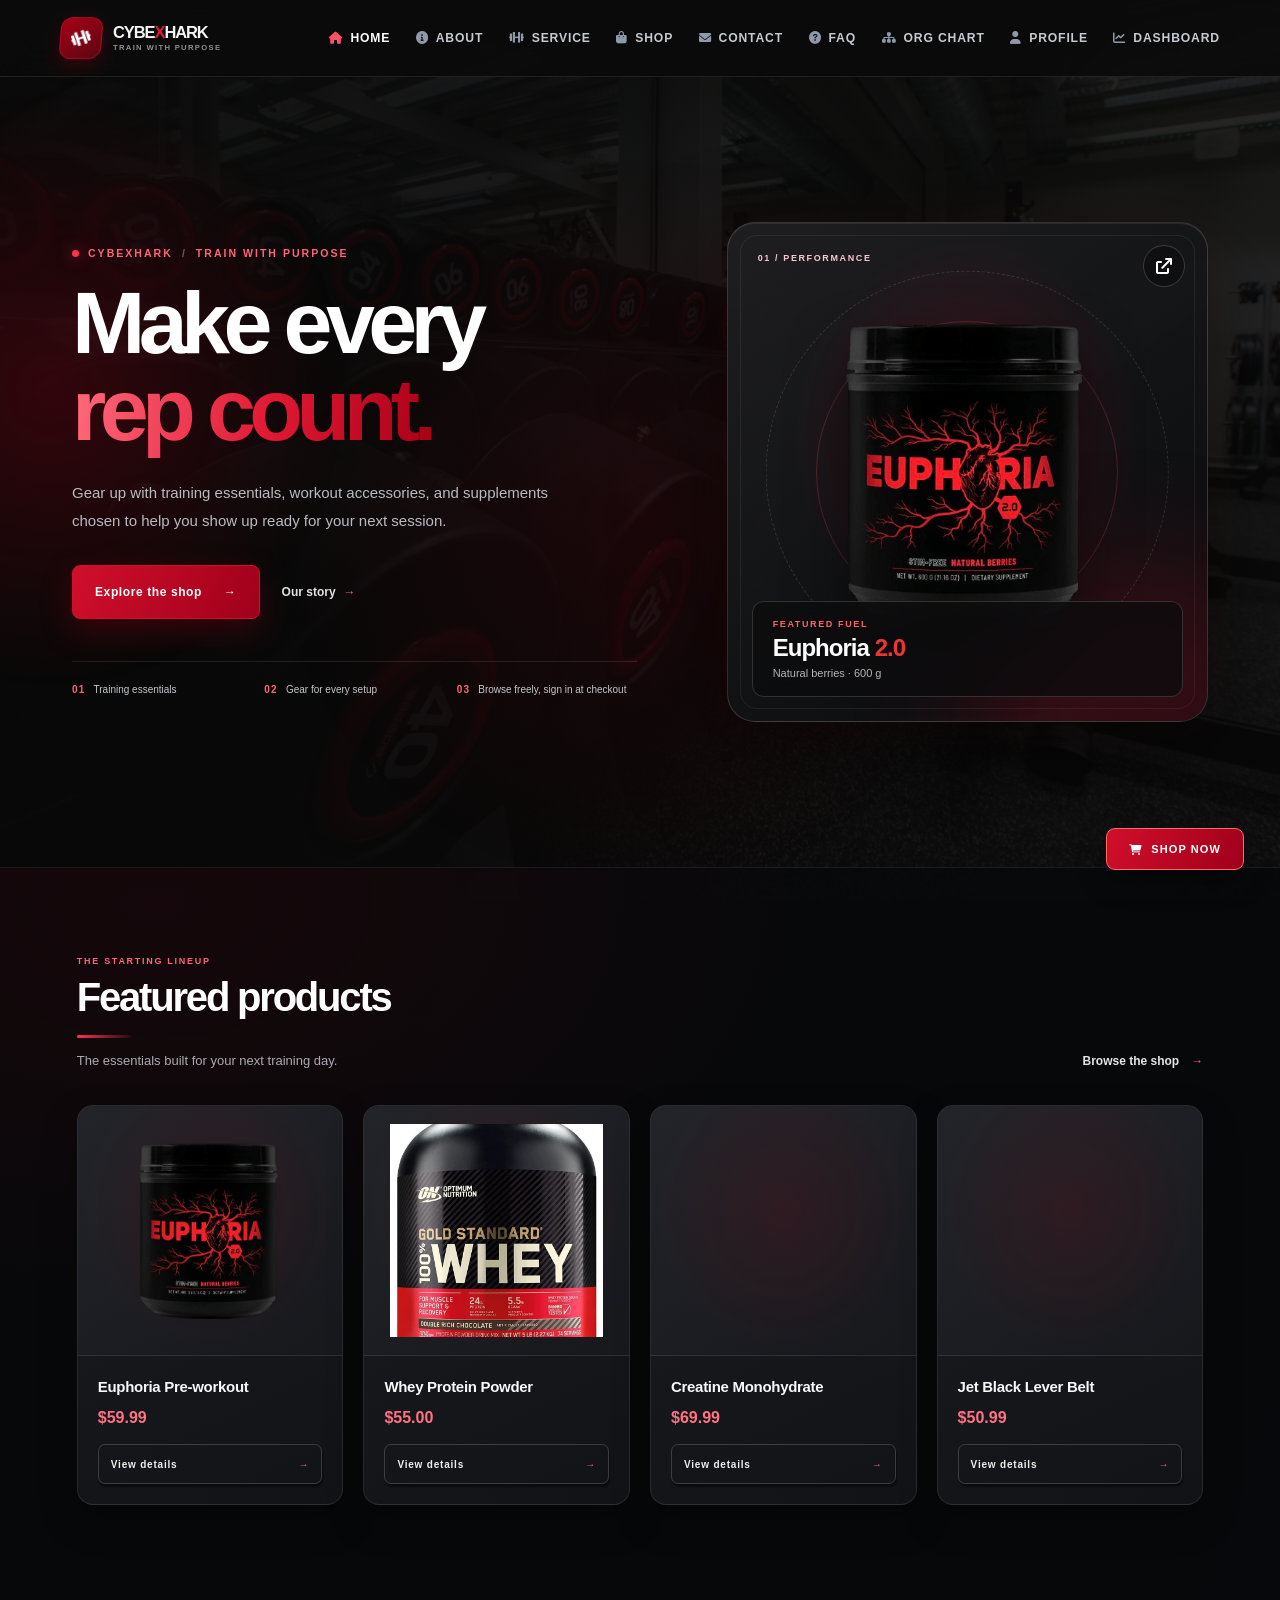
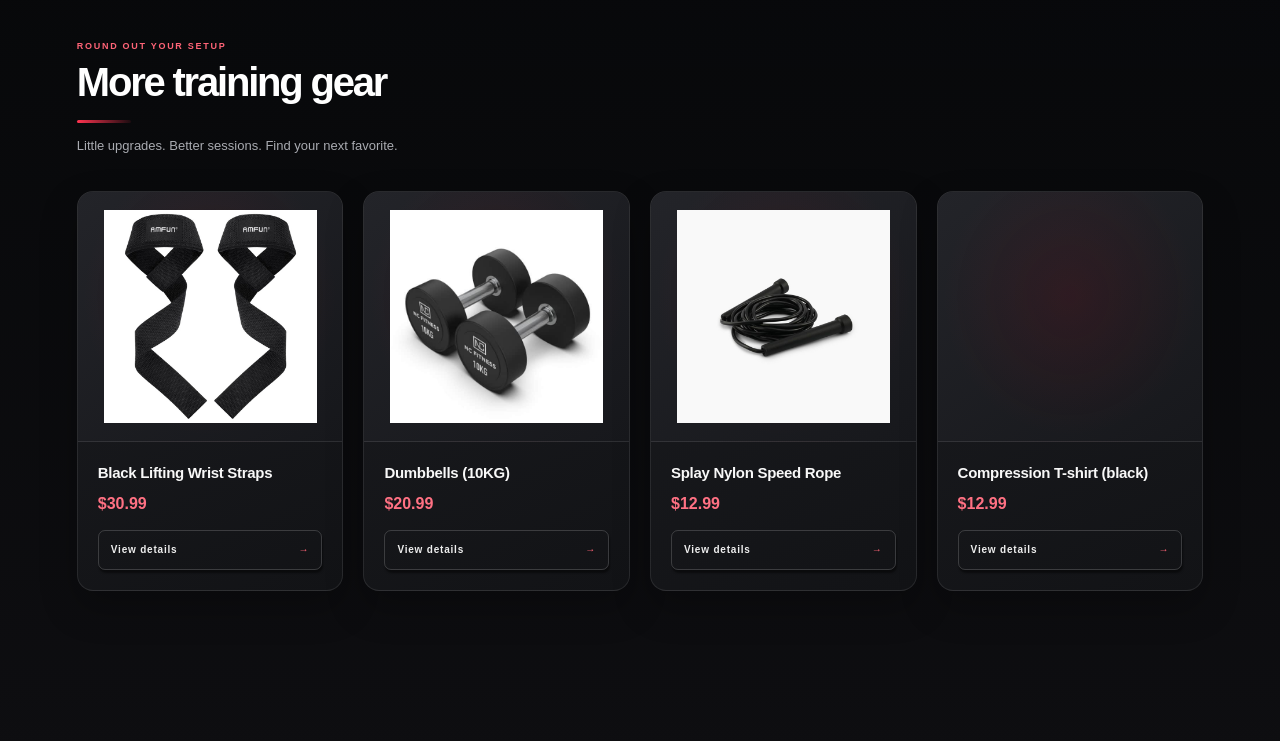
==== commit e8dd61c8: "Add files via upload" ====
--- a/index.html
+++ b/index.html
@@ -43,10 +43,10 @@
 
         <div class="main-content">
             <div class="content">
-                <p class="home-eyebrow">CYBEXHARK / TRAIN WITH PURPOSE</p>
-                <h1>Find your edge.<br><span>Build your strength.</span></h1>
+                <p class="home-eyebrow"><span aria-hidden="true"></span> CYBEXHARK <i aria-hidden="true">/</i> TRAIN WITH PURPOSE</p>
+                <h1>Make every<br><span>rep count.</span></h1>
                 <p class="par">
-                    <b style="color: darkred; font-family: 'Times New Roman', Times, serif; font-size: 20px;">Cybexhark</b> brings together training gear, workout accessories and fitness supplements for your next session. Find your essentials, browse freely, and shop when you are ready.
+                    Gear up with training essentials, workout accessories, and supplements chosen to help you show up ready for your next session.
                 </p>
                 <div class="home-actions">
                     <a class="home-primary-action" href="shop.html">Explore the shop <span aria-hidden="true">&rarr;</span></a>
@@ -59,127 +59,131 @@
                 </div>
             </div>
         
-            <!-- Image Slider -->
-            <div class="slider-container">
-                <div class="slider">
-                    <div class="slider-images">                      
-                        <img src="euphoria.png" alt="Euphoria pre-workout supplement" class="slider-image" fetchpriority="high" decoding="async">
-                        <img src="creatine.jpg" alt="Creatine monohydrate supplement" class="slider-image" loading="lazy" decoding="async">
-                        <img src="Whey Protein.jpg" alt="Whey protein powder" class="slider-image" loading="lazy" decoding="async">
-                        <img src="david.jpg" alt="Cybexhark compression training shirt" class="slider-image" loading="lazy" decoding="async">
-                        <img src="straps.jpg" alt="Lifting wrist straps" class="slider-image" loading="lazy" decoding="async">
-                        <img src="belt.jpg" alt="Black lever lifting belt" class="slider-image" loading="lazy" decoding="async">
-                        <img src="Splay Nylon Speed Rope 10 Foot - Purple _ 10 Foot.jpg" alt="Purple nylon speed rope" class="slider-image" loading="lazy" decoding="async">
-                        <img src="dumbell.jpeg" alt="Pair of training dumbbells" class="slider-image" loading="lazy" decoding="async">
-                    </div>
-                    <button class="arrow left" type="button" aria-label="Previous featured product">&#10094;</button>
-                    <button class="arrow right" type="button" aria-label="Next featured product">&#10095;</button>
-                </div>
-            </div>
-        </div>
-        <div class="featured-products">
-            <h2 class="shop-heading">Featured Products</h2>
+            <div class="hero-showcase" role="group" aria-label="Featured product: Euphoria 2.0 pre-workout">
+                <div class="showcase-orbit showcase-orbit-outer" aria-hidden="true"></div>
+                <div class="showcase-orbit showcase-orbit-inner" aria-hidden="true"></div>
+                <span class="showcase-index" aria-hidden="true">01 / PERFORMANCE</span>
+                <div class="showcase-product">
+                    <img src="euphoria.png" alt="Euphoria 2.0 natural berries pre-workout" class="showcase-image" fetchpriority="high" decoding="async">
+                </div>
+                <div class="showcase-caption">
+                    <span class="showcase-caption-label">FEATURED FUEL</span>
+                    <strong>Euphoria <span>2.0</span></strong>
+                    <span class="showcase-caption-detail">Natural berries · 600 g</span>
+                </div>
+                <a class="showcase-shop-link" href="shop.html" aria-label="Shop performance products">
+                    <i class="fa-solid fa-arrow-up-right-from-square" aria-hidden="true"></i>
+                </a>
+                <span class="showcase-glow" aria-hidden="true"></span>
+            </div>
+        </div>
+        <div class="featured-products" id="featured">
+            <div class="products-heading">
+                <div>
+                    <p class="section-eyebrow">THE STARTING LINEUP</p>
+                    <h2 class="shop-heading">Featured products</h2>
+                    <p class="section-intro">The essentials built for your next training day.</p>
+                </div>
+                <a class="section-link" href="shop.html">Browse the shop <span aria-hidden="true">&rarr;</span></a>
+            </div>
             <div class="product-grid">
                 <!-- Product 1 -->
-                <div class="product-card">
-                    <a onclick="openModal('euphoriaPreWorkout')">
+                <article class="product-card">
                     <img src="euphoria.png" alt="Euphoria Pre-workout" loading="lazy" decoding="async">
                     <div class="product-info">
                         <h3>Euphoria Pre-workout</h3>
                         <p class="price">$59.99</p>
-                        <button class="shop-now" onclick="openModal('euphoriaPreWorkout')">VIEW</button></a>
-                    </div>
-                </div>
+                        <button class="shop-now" type="button" onclick="openModal('euphoriaPreWorkout')">View details <span aria-hidden="true">&rarr;</span></button>
+                    </div>
+                </article>
 
                 <!-- Product 2 -->
-                <div class="product-card">
-                    <a onclick="openModal('wheyProtein')">
+                <article class="product-card">
                     <img src="Whey Protein.jpg" alt="Whey Protein Powder" loading="lazy" decoding="async">
                     <div class="product-info">
                         <h3>Whey Protein Powder</h3>
                         <p class="price">$55.00</p>
-                        <button class="shop-now" onclick="openModal('wheyProtein')">VIEW</button>
-                    </a>
-                    </div>
-                </div>
+                        <button class="shop-now" type="button" onclick="openModal('wheyProtein')">View details <span aria-hidden="true">&rarr;</span></button>
+                    </div>
+                </article>
 
                 <!-- Product 3 -->
-                <div class="product-card">
-                    <a onclick="openModal('creatine')">
+                <article class="product-card">
                     <img src="creatine.jpg" alt="Creatine Monohydrate" loading="lazy" decoding="async">
                     <div class="product-info">
                         <h3>Creatine Monohydrate</h3>
                         <p class="price">$69.99</p>
-                        <button class="shop-now" onclick="openModal('creatine')">VIEW</button></a>
-                    </div>
-                </div>
+                        <button class="shop-now" type="button" onclick="openModal('creatine')">View details <span aria-hidden="true">&rarr;</span></button>
+                    </div>
+                </article>
 
                 <!-- Product 4 -->
-                <div class="product-card">
-                    <a onclick="openModal('jetBlackLeverBelt')">
+                <article class="product-card">
                     <img src="belt.jpg" alt="Jet Black Lever Belt" loading="lazy" decoding="async">
                     <div class="product-info">
                         <h3>Jet Black Lever Belt</h3>
                         <p class="price">$50.99</p>
-                        <button class="shop-now" onclick="openModal('jetBlackLeverBelt')">VIEW</button></a>
-                    </div>
-                </div>  
+                        <button class="shop-now" type="button" onclick="openModal('jetBlackLeverBelt')">View details <span aria-hidden="true">&rarr;</span></button>
+                    </div>
+                </article>
             </div>
         </div>
                 <div class="other-products">
-                    <h2 class="shop-heading">Other Products</h2>
+                    <div class="products-heading">
+                        <div>
+                            <p class="section-eyebrow">ROUND OUT YOUR SETUP</p>
+                            <h2 class="shop-heading">More training gear</h2>
+                            <p class="section-intro">Little upgrades. Better sessions. Find your next favorite.</p>
+                        </div>
+                    </div>
                     <div class="product-grid">
                         <!-- Product 5 -->
-                        <div class="product-card">
-                            <a onclick="openModal('liftingWristStraps')">
+                        <article class="product-card">
                             <img src="straps.jpg" alt="Black Lifting Wrist Straps" loading="lazy" decoding="async">
                             <div class="product-info">
                                 <h3>Black Lifting Wrist Straps</h3>
                                 <p class="price">$30.99</p>
-                                <button class="shop-now" onclick="openModal('liftingWristStraps')">VIEW</button></a>
-                            </div>
-                        </div>
+                                <button class="shop-now" type="button" onclick="openModal('liftingWristStraps')">View details <span aria-hidden="true">&rarr;</span></button>
+                            </div>
+                        </article>
                 
                         <!-- Product 6 -->
-                        <div class="product-card">
-                            <a onclick="openModal('dumbbells')">
+                        <article class="product-card">
                             <img src="dumbell.jpeg" alt="Dumbbells (10KG)" loading="lazy" decoding="async">
                             <div class="product-info">
                                 <h3>Dumbbells (10KG)</h3>
                                 <p class="price">$20.99</p>
-                                <button class="shop-now" onclick="openModal('dumbbells')">VIEW</button></a>
-                            </div>
-                        </div>
+                                <button class="shop-now" type="button" onclick="openModal('dumbbells')">View details <span aria-hidden="true">&rarr;</span></button>
+                            </div>
+                        </article>
                 
                         <!-- Product 7 -->
-                        <div class="product-card">
-                            <a onclick="openModal('nylonSpeedRope')">
+                        <article class="product-card">
                             <img src="Splay Nylon Speed Rope 10 Foot - Purple _ 10 Foot.jpg" alt="Splay Nylon Speed Rope" loading="lazy" decoding="async">
                             <div class="product-info">
                                 <h3>Splay Nylon Speed Rope</h3>
                                 <p class="price">$12.99</p>
-                                <button class="shop-now" onclick="openModal('nylonSpeedRope')">VIEW</button></a>
-                            </div>
-                        </div>
-
-                        <div class="product-card">
-                            <a onclick="openModal('compressionTshirt')">
+                                <button class="shop-now" type="button" onclick="openModal('nylonSpeedRope')">View details <span aria-hidden="true">&rarr;</span></button>
+                            </div>
+                        </article>
+
+                        <article class="product-card">
                             <img src="david.jpg" alt="Compression T-shirt (black)" loading="lazy" decoding="async">
                             <div class="product-info">
                                 <h3>Compression T-shirt (black)</h3>
                                 <p class="price">$12.99</p>
-                                <button class="shop-now" onclick="openModal('compressionTshirt')">VIEW</button></a>
-                            </div>
-                        </div>
+                                <button class="shop-now" type="button" onclick="openModal('compressionTshirt')">View details <span aria-hidden="true">&rarr;</span></button>
+                            </div>
+                        </article>
                     </div>
                 </div>
             </div>
         </div>
 
         <!-- Modal for product details -->
-        <div class="modal" id="productModal">
+        <div class="modal" id="productModal" role="dialog" aria-modal="true" aria-labelledby="modal-title" aria-hidden="true">
             <div class="modal-content">
-                <span class="close-btn" onclick="closeModal()">&times;</span>
+                <button class="close-btn" type="button" onclick="closeModal()" aria-label="Close product details">&times;</button>
                 <div class="modal-info">
                     <img src="" id="modal-img" alt="Product Image" decoding="async">
                     <div>
@@ -193,8 +197,11 @@
     </div>
     <a id="shop" href="shop.html" >SHOP NOW</a>
     <script>
+        let modalTrigger;
+
         function openModal(product) {
-            document.getElementById('productModal').style.display = "block";
+            const modal = document.getElementById('productModal');
+            modalTrigger = document.activeElement;
             // Update the modal content based on the product clicked
             if (product === 'liftingWristStraps') {
                 document.getElementById('modal-title').innerHTML = "Lifting Wrist Straps";
@@ -220,7 +227,7 @@
                 document.getElementById('modal-title').innerHTML = "Euphoria Pre-Workout";
                 document.getElementById('modal-price').innerHTML = "$59.99";
                 document.getElementById('modal-details').innerHTML = "A potent pre-workout supplement designed to boost energy, focus, and endurance.";
-                document.getElementById('modal-img').src = "euphoria.jpg";
+                document.getElementById('modal-img').src = "euphoria.png";
             } else if (product === 'dumbbells') {
                 document.getElementById('modal-title').innerHTML = "Dumbbells (10KG)";
                 document.getElementById('modal-price').innerHTML = "$20.99";
@@ -228,7 +235,7 @@
                 document.getElementById('modal-img').src = "dumbell.jpeg";
             } else if (product === 'compressionTshirt') {
                 document.getElementById('modal-title').innerHTML = "Compression T-shirt";
-                document.getElementById('modal-price').innerHTML = "$25.99";
+                document.getElementById('modal-price').innerHTML = "$12.99";
                 document.getElementById('modal-details').innerHTML = "Compression t-shirt to enhance performance during workouts and aid muscle recovery.";
                 document.getElementById('modal-img').src = "david.jpg";
             } else if (product === 'creatine') {
@@ -237,49 +244,32 @@
                 document.getElementById('modal-details').innerHTML = "Creatine Monohydrate for Boost Muscle Growth and Recovery, Enhance Strength and Power.";
                 document.getElementById('modal-img').src = "creatine.jpg";
         }
+            modal.style.display = "block";
+            modal.setAttribute('aria-hidden', 'false');
+            document.querySelector('.close-btn').focus();
     }
     
         // Close the modal
         function closeModal() {
-            document.getElementById('productModal').style.display = "none";
+            const modal = document.getElementById('productModal');
+            modal.style.display = "none";
+            modal.setAttribute('aria-hidden', 'true');
+            if (modalTrigger instanceof HTMLElement) {
+                modalTrigger.focus();
+            }
         }
 
-    const images = document.querySelectorAll('.slider-image'); // Select all slider images
-    const imageContainer = document.querySelector('.slider-images'); // The container for the images
-    const nextButton = document.querySelector('.arrow.right'); // Right arrow button
-    const prevButton = document.querySelector('.arrow.left'); // Left arrow button
-    let currentIndex = 0;
-
-    function updateSliderPosition() {
-        const slideWidth = images[0].clientWidth;
-        imageContainer.style.transition = "transform 0.5s ease-in-out"; // Smooth transition
-        imageContainer.style.transform = `translateX(${-slideWidth * currentIndex}px)`;
-    }
-
-    function nextImage() {
-        if (currentIndex < images.length - 1) {
-            currentIndex++;
-        } else {
-            currentIndex = 0; // Loop back to the first image
-        }
-        updateSliderPosition();
-    }
-
-    function prevImage() {
-        if (currentIndex > 0) {
-            currentIndex--;
-        } else {
-            currentIndex = images.length - 1; // Loop back to the last image
-        }
-        updateSliderPosition();
-    }
-
-    // Event listeners for arrow buttons
-    nextButton.addEventListener('click', nextImage);
-    prevButton.addEventListener('click', prevImage);
-
-    // Auto-slide every 7 seconds
-    setInterval(nextImage, 7000);
+        document.getElementById('productModal').addEventListener('click', event => {
+            if (event.target === event.currentTarget) {
+                closeModal();
+            }
+        });
+
+        document.addEventListener('keydown', event => {
+            if (event.key === 'Escape' && document.getElementById('productModal').getAttribute('aria-hidden') === 'false') {
+                closeModal();
+            }
+        });
 
     </script>
     <script src="cybex-navigation.js" defer></script>
--- a/index.css
+++ b/index.css
@@ -322,60 +322,6 @@
     margin-top: 20px;
 }
 
-/* Image Slider Styles */
-.slider-container {
-    width: 35%;
-    height: 500px;
-    position: relative;
-}
-
-.slider {
-    margin-top: 50px;
-    position: absolute;
-    width: 100%;
-    height: 100%;
-    overflow: hidden;
-}
-
-.slider-images {
-    display: flex;
-    width: 100%;
-    transition: transform 0.5s ease-in-out;
-}
-
-.slider-image {
-    width: 100%;
-    height: 100%;
-    border-radius:10px;
-    object-fit:cover    ;
-    box-shadow: 0px 20px 10px rgba(0, 0, 0, 0.521);
-}
-
-.arrow {
-    position: absolute;
-    top: 50%;
-    transform: translateY(-50%);
-    background-color: rgba(0, 0, 0, 0);
-    color:rgba(0, 0, 0, 0);
-    font-size: 30px;
-    border: none;
-    padding: 10px;
-    cursor: pointer;
-    z-index: 1;
-}
-.arrow:hover{
-    background:rgba(0, 0, 0, 0);
-    border-radius:20px;
-    color:white;
-}
-
-.left {
-    left: 10px;
-}
-
-.right {
-    right: 10px;
-}
 #modal-price{
     font-family: Impact, Haettenschweiler, 'Arial Narrow Bold', sans-serif;
     color:black;
@@ -488,7 +434,7 @@
 .main-content {
     display: grid;
     grid-template-columns: minmax(0, 1.08fr) minmax(300px, 0.92fr);
-    align-items: start;
+    align-items: center;
     gap: clamp(36px, 7vw, 100px);
     width: min(1200px, 100%);
     min-height: min(760px, calc(100vh - 76px));
@@ -627,51 +573,165 @@
     letter-spacing: 0.12em;
 }
 
-.slider-container {
+.hero-showcase {
     position: relative;
+    isolation: isolate;
+    display: grid;
     width: 100%;
-    height: clamp(300px, 38vw, 470px);
-    border: 1px solid rgba(255, 255, 255, 0.18);
-    border-radius: 18px;
-    background: var(--surface);
-    box-shadow: 0 28px 70px rgba(0, 0, 0, 0.45);
-}
-
-.slider {
+    aspect-ratio: 0.92;
+    min-height: 390px;
+    max-height: 500px;
+    place-items: center;
+    overflow: hidden;
+    border: 1px solid rgba(255, 255, 255, 0.13);
+    border-radius: 24px;
+    background:
+        radial-gradient(ellipse at 50% 43%, rgba(126, 10, 27, 0.3), transparent 52%),
+        linear-gradient(145deg, rgba(31, 31, 34, 0.96), rgba(10, 10, 12, 0.96));
+    box-shadow: 0 32px 90px rgba(0, 0, 0, 0.5), inset 0 1px rgba(255, 255, 255, 0.06);
+    transform: translateZ(0);
+}
+
+.hero-showcase::before {
     position: absolute;
-    inset: 0;
+    inset: 12px;
+    z-index: -1;
+    border: 1px solid rgba(255, 255, 255, 0.07);
+    border-radius: 17px;
+    content: "";
+}
+
+.showcase-index {
+    position: absolute;
+    top: 30px;
+    left: 30px;
+    color: rgba(255, 255, 255, 0.62);
+    font-size: 9px;
+    font-weight: 800;
+    letter-spacing: 0.18em;
+}
+
+.showcase-product {
+    position: relative;
+    z-index: 1;
+    display: grid;
+    width: 76%;
+    height: 76%;
+    place-items: center;
+}
+
+.showcase-image {
+    display: block;
     width: 100%;
     height: 100%;
-    margin: 0;
-    overflow: hidden;
-    border-radius: inherit;
-}
-
-.slider-images {
-    width: 100%;
-    height: 100%;
-}
-
-.slider-image {
-    flex: 0 0 100%;
-    width: 100%;
-    height: 100%;
-    border-radius: 0;
-    box-shadow: none;
-    filter: brightness(0.8);
-}
-
-.arrow {
-    width: 50px;
+    object-fit: contain;
+    filter: drop-shadow(0 28px 28px rgba(0, 0, 0, 0.55));
+    animation: showcase-float 6s ease-in-out infinite;
+}
+
+.showcase-orbit {
+    position: absolute;
+    z-index: 0;
+    top: 50%;
+    left: 50%;
+    border: 1px solid rgba(255, 255, 255, 0.1);
+    border-radius: 50%;
+    pointer-events: none;
+    transform: translate(-50%, -50%);
+}
+
+.showcase-orbit-outer {
+    width: 84%;
+    aspect-ratio: 1;
+}
+
+.showcase-orbit-inner {
+    width: 63%;
+    aspect-ratio: 1;
+    border-color: rgba(239, 52, 52, 0.19);
+}
+
+.showcase-caption {
+    position: absolute;
+    right: 28px;
+    bottom: 28px;
+    left: 28px;
+    z-index: 2;
+    display: grid;
+    gap: 5px;
+    padding: 17px 18px;
+    border: 1px solid rgba(255, 255, 255, 0.12);
+    border-radius: 12px;
+    background: rgba(12, 12, 14, 0.74);
+    backdrop-filter: blur(14px);
+}
+
+.showcase-caption-label {
+    color: #ff626e;
+    font-size: 9px;
+    font-weight: 800;
+    letter-spacing: 0.18em;
+}
+
+.showcase-caption strong {
+    color: #fff;
+    font-size: 22px;
+    letter-spacing: -0.04em;
+}
+
+.showcase-caption strong span {
+    color: #ef3434;
+}
+
+.showcase-caption-detail {
+    color: #b6b6bb;
+    font-size: 11px;
+}
+
+.showcase-shop-link {
+    position: absolute;
+    top: 22px;
+    right: 22px;
+    z-index: 2;
+    display: grid;
+    width: 42px;
     height: 42px;
+    place-items: center;
+    border: 1px solid rgba(255, 255, 255, 0.18);
     border-radius: 50%;
-    background: rgba(10, 11, 13, 0);
-    color: #0e010133;
-}
-
-.arrow:hover,
-.arrow:focus-visible {
-    color: #0f0303;
+    background: rgba(12, 12, 14, 0.56);
+    color: #fff;
+    text-decoration: none;
+    transition: background 180ms ease, border-color 180ms ease, transform 180ms ease;
+}
+
+.showcase-shop-link:hover {
+    transform: translateY(-2px);
+    border-color: #ef3434;
+    background: #a80016;
+}
+
+.showcase-glow {
+    position: absolute;
+    z-index: -1;
+    right: -20%;
+    bottom: -35%;
+    width: 70%;
+    aspect-ratio: 1;
+    border-radius: 50%;
+    background: rgba(180, 20, 42, 0.24);
+    filter: blur(55px);
+    animation: showcase-glow 7s ease-in-out infinite alternate;
+}
+
+@keyframes showcase-float {
+    0%, 100% { transform: translateY(0) rotate(-2deg); }
+    50% { transform: translateY(-12px) rotate(1deg); }
+}
+
+@keyframes showcase-glow {
+    from { opacity: 0.55; transform: scale(0.9); }
+    to { opacity: 1; transform: scale(1.12); }
 }
 
 .featured-products,
@@ -863,8 +923,10 @@
         padding: 72px 24px 64px;
     }
 
-    .slider-container {
-        height: min(78vw, 410px);
+    .hero-showcase {
+        min-height: 340px;
+        max-height: 440px;
+        aspect-ratio: 1.05;
     }
 
     .content h1 {
@@ -903,9 +965,6 @@
         font-size: clamp(44px, 7vw, 60px);
     }
 
-    .slider-container {
-        height: clamp(350px, 55vw, 460px);
-    }
 }
 
 @media (max-width: 420px) {
@@ -928,6 +987,16 @@
 
     .par {
         font-size: 14px;
+    }
+
+    .hero-showcase {
+        min-height: 310px;
+    }
+
+    .showcase-caption {
+        right: 20px;
+        bottom: 20px;
+        left: 20px;
     }
 
     .par br {
@@ -943,4 +1012,511 @@
     .product-card img {
         height: 210px;
     }
+}
+
+@media (prefers-reduced-motion: reduce) {
+    .showcase-image,
+    .showcase-glow {
+        animation: none;
+    }
+}
+
+.responsive-site-header {
+    border-bottom-color: rgba(255, 255, 255, 0.08);
+    background: rgba(8, 9, 11, 0.78);
+    backdrop-filter: blur(18px);
+}
+
+.responsive-site-nav {
+    min-height: 82px;
+}
+
+.site-menu-links a {
+    position: relative;
+    min-height: 44px;
+    font-size: 0.7rem;
+    letter-spacing: 0.1em;
+}
+
+.site-menu-links a::after {
+    position: absolute;
+    right: 0;
+    bottom: 4px;
+    left: 0;
+    height: 2px;
+    border-radius: 2px;
+    background: #e1193400;
+    content: "";
+    transform: scaleX(0);
+    transform-origin: left;
+    transition: transform 180ms ease;
+}
+
+.site-menu-links a:hover::after,
+.site-menu-links a:focus-visible::after,
+.site-menu-links a[aria-current="page"]::after {
+    transform: scaleX(1);
+}
+
+.main-content {
+    position: relative;
+    isolation: isolate;
+    min-height: min(790px, calc(100svh - 82px));
+    padding-top: clamp(72px, 9vw, 120px);
+    padding-bottom: clamp(72px, 9vw, 120px);
+}
+
+.main-content::before {
+    position: absolute;
+    top: 8%;
+    left: 50%;
+    z-index: -1;
+    width: 60vw;
+    max-width: 780px;
+    aspect-ratio: 1;
+    border-radius: 50%;
+    background: radial-gradient(circle, rgba(167, 0, 22, 0.12), transparent 68%);
+    content: "";
+    pointer-events: none;
+    transform: translateX(-50%);
+}
+
+.home-eyebrow {
+    display: flex;
+    align-items: center;
+    gap: 9px;
+    margin-bottom: 20px;
+    color: #ff6477;
+    font-size: 0.66rem;
+    letter-spacing: 0.19em;
+}
+
+.home-eyebrow > span {
+    width: 7px;
+    height: 7px;
+    border-radius: 50%;
+    background: #ff334f;
+    box-shadow: 0 0 15px rgba(255, 51, 79, 0.8);
+    animation: eyebrow-pulse 2.4s ease-in-out infinite;
+}
+
+.home-eyebrow i {
+    color: rgba(255, 255, 255, 0.35);
+    font-style: normal;
+}
+
+.content h1 {
+    max-width: 720px;
+    font-size: clamp(54px, 7.2vw, 88px);
+    letter-spacing: -0.075em;
+    line-height: 0.99;
+}
+
+.content h1 span {
+    color: #ff334f;
+    background: linear-gradient(100deg, #ff6477 5%, #e11935 55%, #a80016 100%);
+    background-clip: text;
+    -webkit-text-fill-color: transparent;
+}
+
+.par {
+    max-width: 510px;
+    margin-top: 26px;
+    color: #b8bbc1;
+    font-size: 15px;
+    line-height: 1.85;
+}
+
+.home-primary-action {
+    min-height: 54px;
+    padding: 0 22px;
+    border-color: #d10f2b;
+    border-radius: 8px;
+    background: linear-gradient(115deg, #d10f2b, #9f001b);
+    box-shadow: 0 12px 32px rgba(168, 0, 22, 0.27);
+}
+
+.home-primary-action:hover {
+    box-shadow: 0 16px 38px rgba(225, 25, 53, 0.36);
+}
+
+.home-secondary-action {
+    display: inline-flex;
+    min-height: 48px;
+    align-items: center;
+    gap: 8px;
+    color: #e0e0e2;
+}
+
+.home-secondary-action::after {
+    color: #ff6477;
+    content: "\2192";
+    transition: transform 180ms ease;
+}
+
+.home-secondary-action:hover::after {
+    transform: translateX(4px);
+}
+
+.home-proof {
+    grid-template-columns: repeat(3, minmax(0, 1fr));
+    gap: 12px;
+    margin-top: 42px;
+    padding-top: 20px;
+    border-color: rgba(255, 255, 255, 0.1);
+}
+
+.home-proof span {
+    align-items: flex-start;
+    gap: 8px;
+    color: #c4c7cc;
+    font-size: 10px;
+    line-height: 1.5;
+}
+
+.home-proof strong {
+    flex: 0 0 auto;
+    color: #ff6477;
+}
+
+.hero-showcase {
+    border-color: rgba(255, 255, 255, 0.15);
+    border-radius: 28px;
+    background:
+        radial-gradient(ellipse at 50% 44%, rgba(151, 12, 35, 0.35), transparent 51%),
+        linear-gradient(145deg, rgba(31, 31, 34, 0.97), rgba(9, 10, 12, 0.98));
+    box-shadow: 0 36px 100px rgba(0, 0, 0, 0.52), 0 0 60px rgba(168, 0, 22, 0.08), inset 0 1px rgba(255, 255, 255, 0.08);
+}
+
+.showcase-orbit-outer {
+    border-style: dashed;
+    border-color: rgba(255, 255, 255, 0.13);
+    animation: orbit-turn 50s linear infinite;
+}
+
+.showcase-orbit-inner {
+    border-color: rgba(255, 80, 104, 0.24);
+}
+
+.showcase-index {
+    color: #f5c9cf;
+}
+
+.showcase-caption {
+    right: 24px;
+    bottom: 24px;
+    left: 24px;
+    padding: 17px 20px;
+    border-color: rgba(255, 255, 255, 0.15);
+    background: rgba(12, 12, 14, 0.78);
+}
+
+.showcase-caption strong {
+    font-size: 24px;
+}
+
+.featured-products {
+    position: relative;
+    padding-top: clamp(56px, 7vw, 88px);
+    padding-bottom: clamp(56px, 7vw, 88px);
+    background:
+        radial-gradient(ellipse at 12% 5%, rgba(168, 0, 22, 0.09), transparent 42%),
+        rgba(8, 9, 11, 0.92);
+}
+
+.other-products {
+    padding-top: 48px;
+    padding-bottom: clamp(100px, 12vw, 150px);
+    background: linear-gradient(180deg, rgba(8, 9, 11, 0.92), rgba(14, 14, 17, 0.98));
+}
+
+.products-heading {
+    display: flex;
+    align-items: flex-end;
+    justify-content: space-between;
+    gap: 24px;
+    max-width: 1280px;
+    margin: 0 auto 34px;
+}
+
+.section-eyebrow {
+    margin-bottom: 9px;
+    color: #ff6477;
+    font-size: 9px;
+    font-weight: 800;
+    letter-spacing: 0.19em;
+}
+
+.shop-heading,
+.shop-heading h2 {
+    margin-bottom: 0;
+    font-size: clamp(28px, 3.4vw, 40px);
+    letter-spacing: -0.055em;
+}
+
+.shop-heading::after {
+    width: 54px;
+    margin-top: 15px;
+    background: linear-gradient(90deg, #ff334f, rgba(255, 51, 79, 0.08));
+}
+
+.section-intro {
+    margin-top: 12px;
+    color: #a9abb1;
+    font-size: 13px;
+    line-height: 1.65;
+}
+
+.section-link {
+    display: inline-flex;
+    flex: 0 0 auto;
+    align-items: center;
+    gap: 12px;
+    margin-bottom: 3px;
+    color: #e5e5e7;
+    font-size: 12px;
+    font-weight: 700;
+    text-decoration: none;
+    transition: color 180ms ease;
+}
+
+.section-link span {
+    color: #ff6477;
+    transition: transform 180ms ease;
+}
+
+.section-link:hover {
+    color: #ff6477;
+}
+
+.section-link:hover span {
+    transform: translateX(4px);
+}
+
+.product-grid {
+    gap: 20px;
+}
+
+.product-card {
+    display: flex;
+    min-width: 0;
+    flex-direction: column;
+    overflow: hidden;
+    border-color: rgba(255, 255, 255, 0.09);
+    border-radius: 16px;
+    background: linear-gradient(155deg, #1b1c20, #121316);
+    box-shadow: 0 16px 36px rgba(0, 0, 0, 0.25);
+}
+
+.product-card:hover {
+    transform: translateY(-7px);
+    border-color: rgba(255, 80, 104, 0.48);
+    box-shadow: 0 24px 48px rgba(0, 0, 0, 0.38), 0 0 28px rgba(168, 0, 22, 0.08);
+}
+
+.product-card > img {
+    width: 100%;
+    height: 250px;
+    padding: 18px;
+    border-bottom: 1px solid rgba(255, 255, 255, 0.07);
+    background:
+        radial-gradient(ellipse at 50% 42%, rgba(168, 0, 22, 0.12), transparent 68%),
+        linear-gradient(145deg, #232429, #17181c);
+    object-fit: contain;
+    transition: transform 320ms cubic-bezier(0.2, 0.7, 0.25, 1);
+}
+
+.product-card:hover > img {
+    transform: scale(1.045);
+}
+
+.product-card .product-info {
+    display: flex;
+    flex: 1;
+    flex-direction: column;
+    align-items: flex-start;
+    padding: 20px;
+}
+
+.product-card h3 {
+    min-height: 0;
+    margin-bottom: 12px;
+    font-size: 15px;
+    letter-spacing: -0.02em;
+}
+
+.product-card .price {
+    margin-top: auto;
+    margin-bottom: 17px;
+    color: #ff7183;
+    font-size: 16px;
+}
+
+.product-card .shop-now {
+    display: inline-flex;
+    min-height: 40px;
+    align-items: center;
+    justify-content: space-between;
+    gap: 20px;
+    width: 100%;
+    padding: 0 12px;
+    border-color: rgba(255, 255, 255, 0.17);
+    border-radius: 7px;
+    color: #eee;
+    font-size: 10px;
+    letter-spacing: 0.08em;
+    text-align: left;
+}
+
+.product-card .shop-now span {
+    color: #ff6477;
+    transition: transform 180ms ease;
+}
+
+.product-card .shop-now:hover span {
+    transform: translateX(3px);
+}
+
+#shop {
+    display: inline-flex;
+    align-items: center;
+    gap: 9px;
+    border-radius: 9px;
+    background: linear-gradient(115deg, #d10f2b, #9f001b);
+    color: #fff;
+    font-size: 11px;
+    letter-spacing: 0.1em;
+    text-decoration: none;
+    transition: transform 180ms ease, box-shadow 180ms ease;
+}
+
+#shop::before {
+    font-family: "Font Awesome 6 Free";
+    font-weight: 900;
+    content: "\f07a";
+}
+
+#shop:hover {
+    transform: translateY(-3px);
+    border-color: #ff6477;
+    background: linear-gradient(115deg, #e11935, #a80016);
+    color: #fff;
+    box-shadow: 0 14px 34px rgba(168, 0, 22, 0.4);
+}
+
+.modal-content {
+    border-color: rgba(255, 255, 255, 0.14);
+    border-radius: 18px;
+    background:
+        radial-gradient(ellipse at 0 0, rgba(168, 0, 22, 0.13), transparent 50%),
+        #17191d;
+    box-shadow: 0 28px 90px rgba(0, 0, 0, 0.52);
+}
+
+.close-btn {
+    display: grid;
+    width: 38px;
+    height: 38px;
+    place-items: center;
+    border: 1px solid rgba(255, 255, 255, 0.12);
+    border-radius: 50%;
+    background: rgba(255, 255, 255, 0.05);
+    font-size: 23px;
+    line-height: 1;
+    cursor: pointer;
+}
+
+@keyframes eyebrow-pulse {
+    50% { box-shadow: 0 0 4px rgba(255, 51, 79, 0.45); }
+}
+
+@keyframes orbit-turn {
+    to { transform: translate(-50%, -50%) rotate(360deg); }
+}
+
+@media (max-width: 760px) {
+    .responsive-site-nav {
+        min-height: 68px;
+    }
+
+    .main-content {
+        min-height: auto;
+        padding-top: 64px;
+        padding-bottom: 54px;
+    }
+
+    .content h1 {
+        font-size: clamp(48px, 12vw, 68px);
+    }
+
+    .home-proof {
+        grid-template-columns: 1fr;
+        gap: 10px;
+    }
+
+    .products-heading {
+        align-items: flex-start;
+    }
+
+    .section-link {
+        margin-top: 20px;
+        font-size: 10px;
+    }
+
+    .product-card > img {
+        height: 220px;
+    }
+}
+
+@media (max-width: 520px) {
+    .home-eyebrow {
+        font-size: 8px;
+        letter-spacing: 0.14em;
+    }
+
+    .products-heading {
+        flex-direction: column;
+        gap: 12px;
+    }
+
+    .section-link {
+        margin-top: 0;
+    }
+
+    .product-grid {
+        grid-template-columns: repeat(2, minmax(0, 1fr));
+        gap: 12px;
+    }
+
+    .product-card > img {
+        height: 160px;
+        padding: 12px;
+    }
+
+    .product-card .product-info {
+        padding: 14px;
+    }
+
+    .product-card h3 {
+        font-size: 13px;
+    }
+
+    .product-card .shop-now {
+        gap: 7px;
+        padding: 0 9px;
+        font-size: 9px;
+    }
+
+    .showcase-index {
+        top: 25px;
+        left: 24px;
+        font-size: 8px;
+    }
+}
+
+@media (prefers-reduced-motion: reduce) {
+    .home-eyebrow > span,
+    .showcase-orbit-outer {
+        animation: none;
+    }
 }
